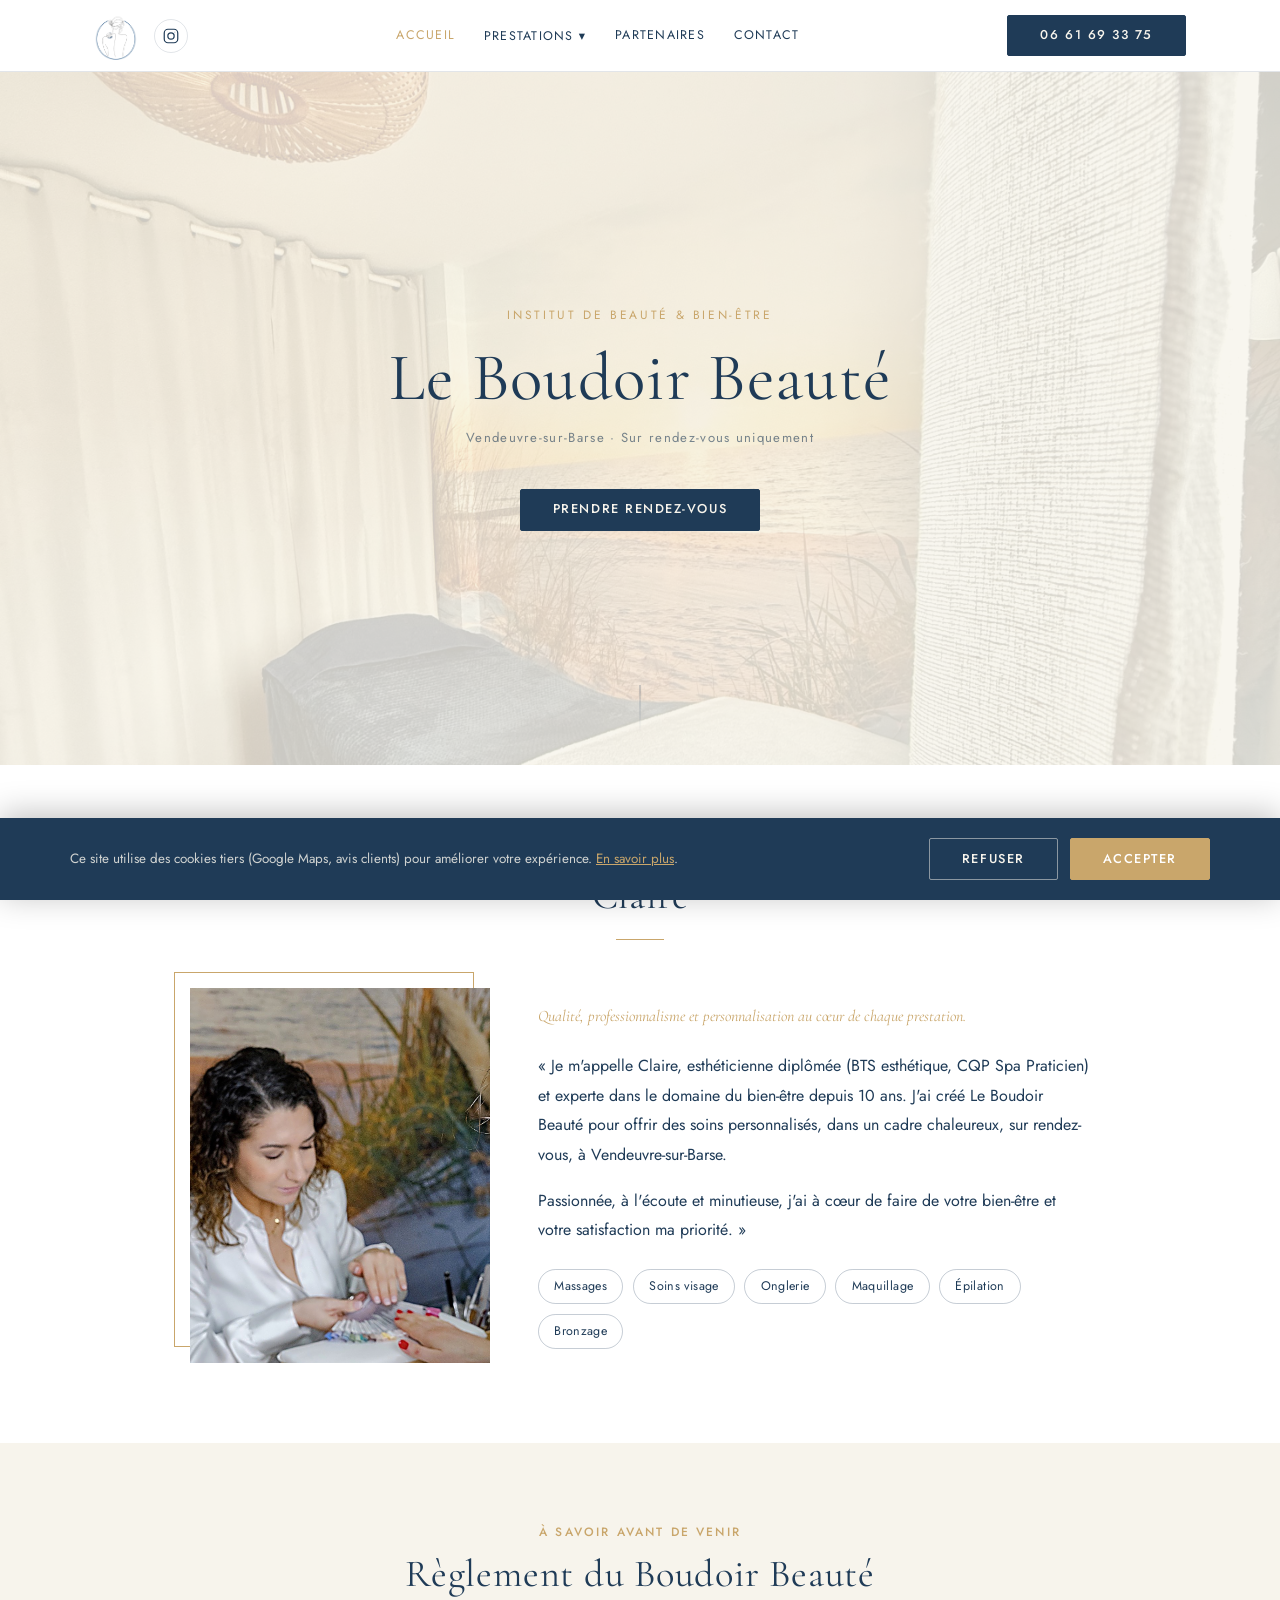
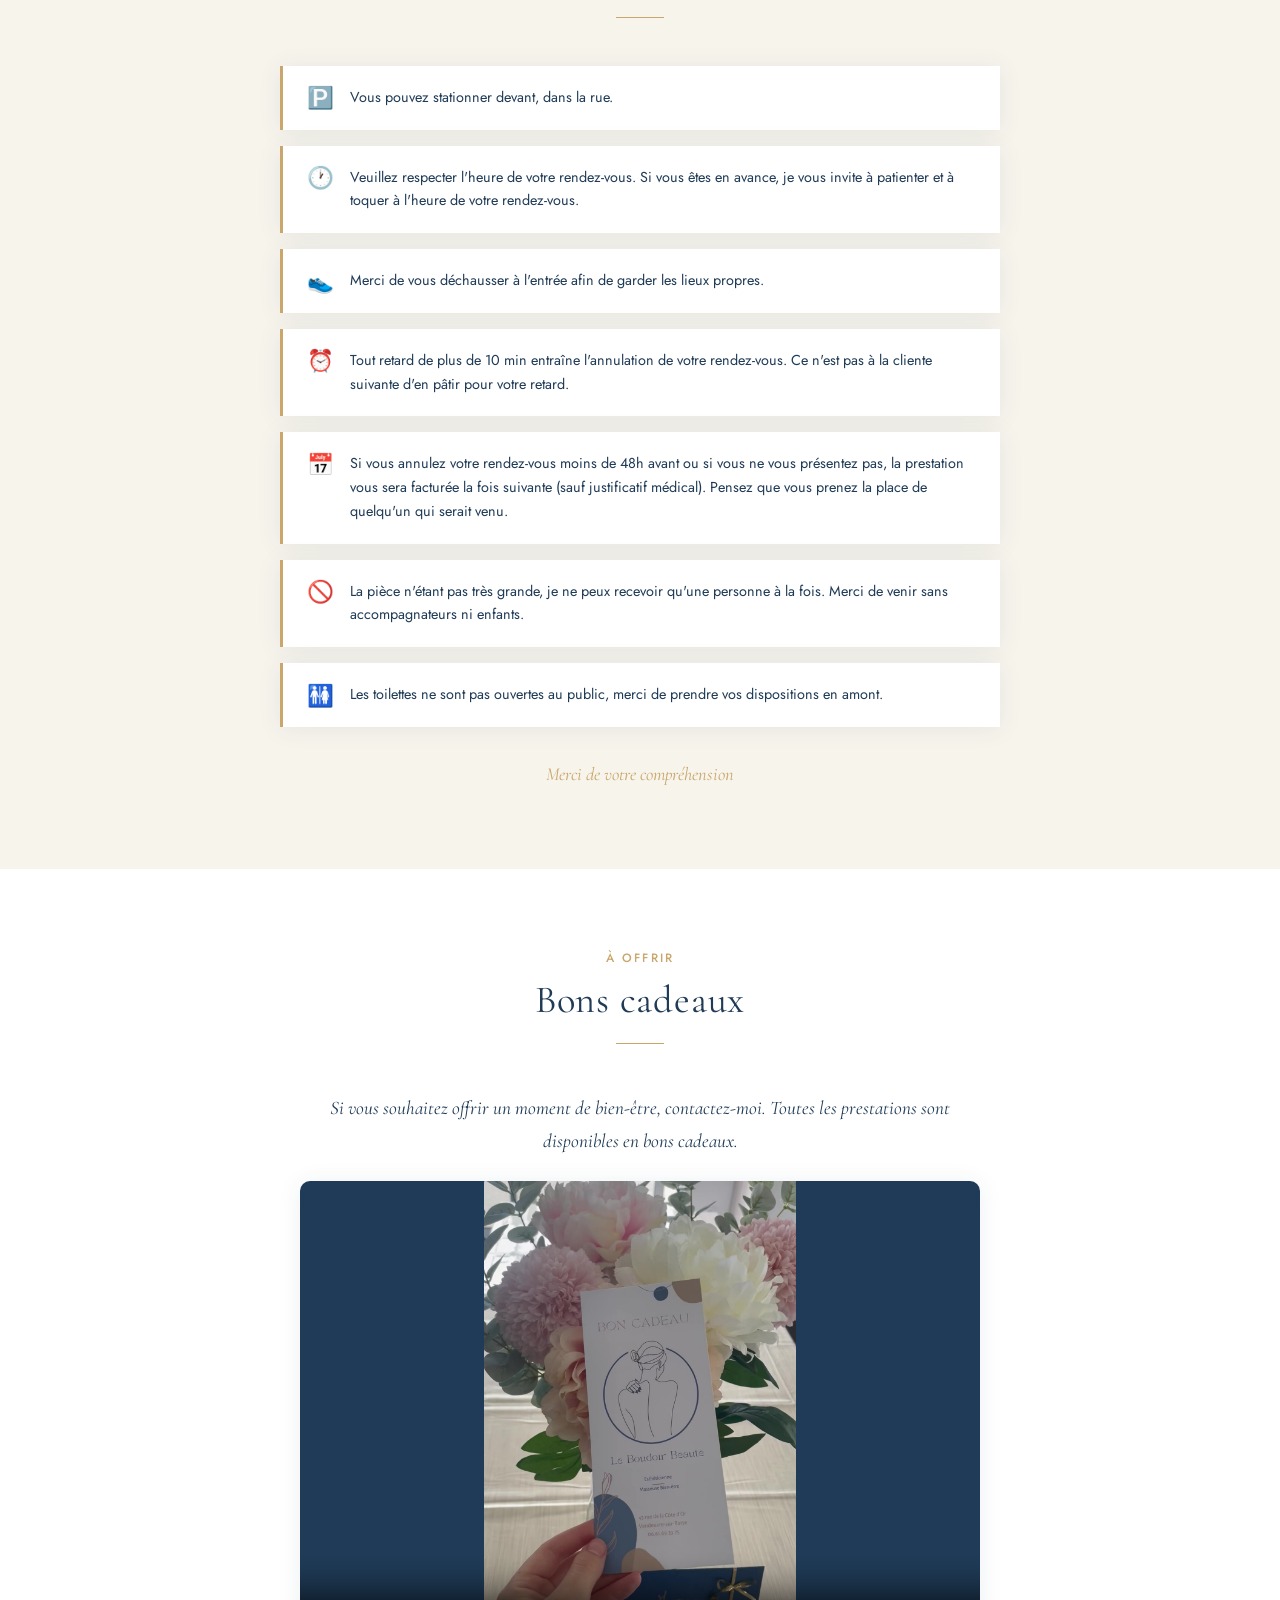
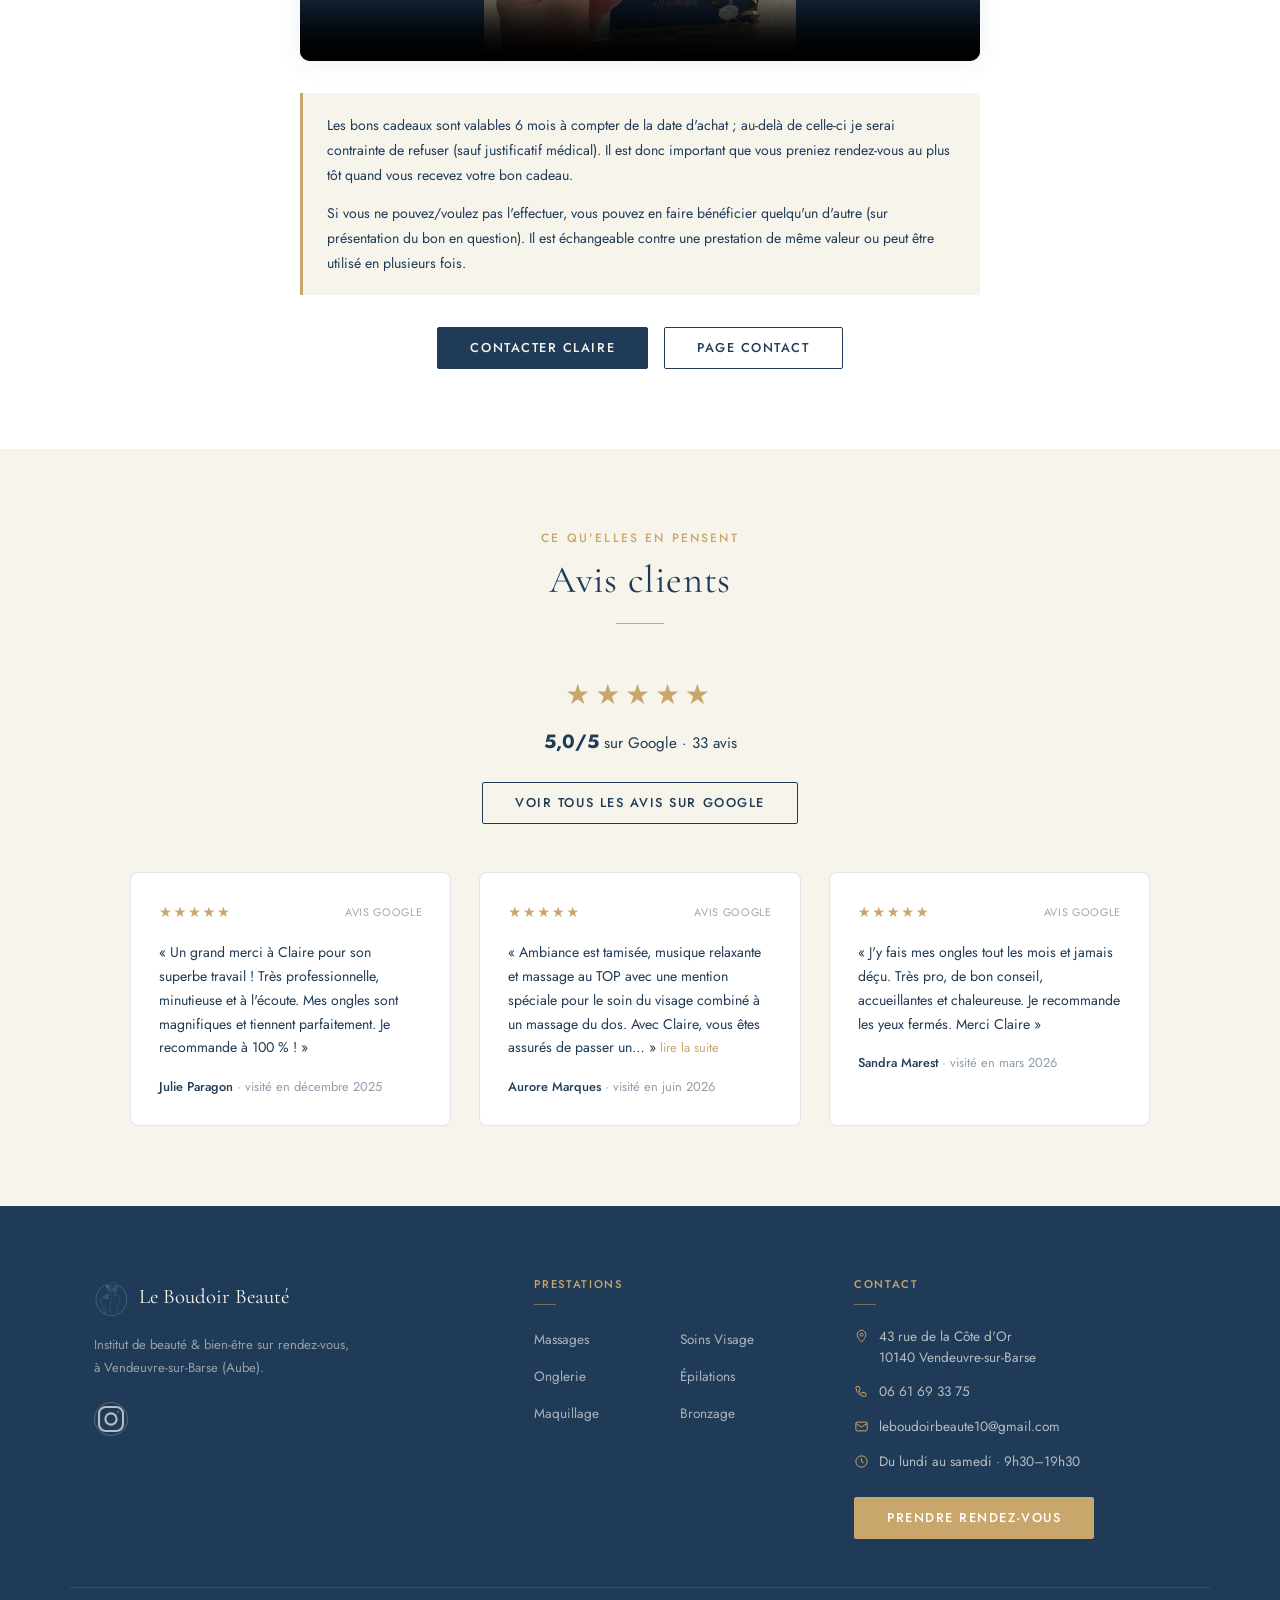
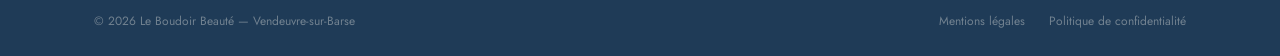
==== accueil.html @ 92ddec75 "Retour Claire (12/08) : hero photo cabine, bio réécrite, page Partenaires dédiée, vidéos bons cadeau" ====
<!DOCTYPE html>
<html lang="fr">
<head>
  <meta charset="UTF-8">
  <meta name="viewport" content="width=device-width, initial-scale=1.0">
  <meta name="description" content="Institut de beauté et bien-être à Vendeuvre-sur-Barse. Massages relaxants, soins visage, onglerie, épilations, maquillage et bronzage. Sur rendez-vous uniquement — Claire, esthéticienne diplômée.">
  <meta name="robots" content="index, follow">
  <title>Le Boudoir Beauté — Institut de beauté à Vendeuvre-sur-Barse</title>

  <link rel="preconnect" href="https://fonts.googleapis.com">
  <link rel="preconnect" href="https://fonts.gstatic.com" crossorigin>
  <link href="https://fonts.googleapis.com/css2?family=Cormorant+Garamond:ital,wght@0,300;0,400;0,600;1,300;1,400&family=Jost:wght@300;400;500&display=swap" rel="stylesheet">
  <link rel="stylesheet" href="css/styles.css">
  <link rel="icon" type="image/png" href="assets/logo-icon.png">

  <script type="application/ld+json">
  {
    "@context": "https://schema.org",
    "@type": "BeautySalon",
    "name": "Le Boudoir Beauté",
    "description": "Institut de beauté et de bien-être sur rendez-vous, à Vendeuvre-sur-Barse (Aube). Massages, soins visage, onglerie, épilations, maquillage, bronzage.",
    "address": {
      "@type": "PostalAddress",
      "streetAddress": "43 rue de la Côte d'Or",
      "addressLocality": "Vendeuvre-sur-Barse",
      "postalCode": "10140",
      "addressCountry": "FR"
    },
    "telephone": "+33661693375",
    "email": "leboudoirbeaute10@gmail.com",
    "openingHoursSpecification": [{
      "@type": "OpeningHoursSpecification",
      "dayOfWeek": ["Monday","Tuesday","Wednesday","Thursday","Friday","Saturday"],
      "opens": "09:30",
      "closes": "19:30"
    }],
    "priceRange": "€€",
    "image": "assets/logo-icon.png"
  }
  </script>
</head>
<body>

<!-- ========== HEADER ========== -->
<header class="site-header">
  <div class="nav-container">
    <a href="accueil.html" aria-label="Le Boudoir Beauté — Accueil">
      <img src="assets/logo-icon.png"
           alt="Logo Le Boudoir Beauté" class="nav-logo">
    </a>

    <a href="https://www.instagram.com/leboudoirbeaute10/" target="_blank" rel="noopener noreferrer" class="nav-instagram" aria-label="Instagram Le Boudoir Beauté"><svg width="18" height="18" viewBox="0 0 24 24" fill="none" stroke="currentColor" stroke-width="1.6" aria-hidden="true"><rect x="3" y="3" width="18" height="18" rx="5"/><circle cx="12" cy="12" r="4.2"/><circle cx="17.2" cy="6.8" r="0.6" fill="currentColor" stroke="none"/></svg></a>

    <nav aria-label="Navigation principale">
      <ul class="nav-links">
        <li><a href="accueil.html">Accueil</a></li>
        <li class="has-dropdown">
          <button class="dropdown-trigger" aria-expanded="false">Prestations ▾</button>
          <ul class="dropdown-menu">
            <li><a href="prestations/massages.html">Massages</a></li>
            <li><a href="prestations/soins-visage.html">Soins Visage</a></li>
            <li><a href="prestations/onglerie.html">Onglerie</a></li>
            <li><a href="prestations/epilations.html">Épilations</a></li>
            <li><a href="prestations/maquillage.html">Maquillage</a></li>
            <li><a href="prestations/bronzage.html">Bronzage</a></li>
          </ul>
        </li>
        <li><a href="partenaires.html">Partenaires</a></li>
        <li><a href="contact.html">Contact</a></li>
      </ul>
    </nav>

    <a href="tel:0661693375" class="btn btn-primary nav-cta">06 61 69 33 75</a>

    <button class="burger" aria-label="Ouvrir le menu" aria-expanded="false">
      <span></span><span></span><span></span>
    </button>
  </div>
</header>

<!-- ========== MOBILE NAV ========== -->
<nav class="mobile-nav" aria-label="Navigation mobile">
  <a href="accueil.html">Accueil</a>
  <button class="mobile-dropdown-trigger">Prestations</button>
  <ul class="mobile-sub">
    <li><a href="prestations/massages.html">Massages</a></li>
    <li><a href="prestations/soins-visage.html">Soins Visage</a></li>
    <li><a href="prestations/onglerie.html">Onglerie</a></li>
    <li><a href="prestations/epilations.html">Épilations</a></li>
    <li><a href="prestations/maquillage.html">Maquillage</a></li>
    <li><a href="prestations/bronzage.html">Bronzage</a></li>
  </ul>
  <a href="partenaires.html">Partenaires</a>
  <a href="contact.html">Contact</a>
  <a href="tel:0661693375" class="btn btn-primary">06 61 69 33 75</a>
</nav>

<!-- ========== HERO ========== -->
<section class="hero" aria-label="En-tête">
  <div class="hero-photo-bg" aria-hidden="true"></div>
  <div class="hero-content">
    <p class="hero-tagline">Institut de beauté &amp; bien-être</p>
    <h1 class="hero-title">Le Boudoir Beauté</h1>
    <p class="hero-location">Vendeuvre-sur-Barse · Sur rendez-vous uniquement</p>
    <a href="tel:0661693375" class="btn btn-primary">Prendre rendez-vous</a>
  </div>
  <div class="scroll-line" aria-hidden="true"></div>
</section>

<!-- ========== BIO CLAIRE ========== -->
<section class="section section--white">
  <div class="container">
    <p class="section-subtitle">Votre masseuse et esthéticienne</p>
    <h2 class="section-title">Claire</h2>
    <div class="divider"></div>
    <div class="bio-grid fade-in">
      <div class="bio-photo">
        <!-- Photo à remplacer par la photo "je rigole avec Louise" dès réception -->
        <img src="assets/claire-bio.jpg" alt="Claire, esthéticienne du Boudoir Beauté, concentrée pendant une prestation d'onglerie">
      </div>
      <div class="bio-text">
        <p class="bio-lead">Qualité, professionnalisme et personnalisation au cœur de chaque prestation.</p>
        <p>« Je m'appelle Claire, esthéticienne diplômée (BTS esthétique, CQP Spa Praticien) et experte dans le domaine du bien-être depuis 10&nbsp;ans. J'ai créé Le Boudoir Beauté pour offrir des soins personnalisés, dans un cadre chaleureux, sur rendez-vous, à Vendeuvre-sur-Barse.</p>
        <p>Passionnée, à l'écoute et minutieuse, j'ai à cœur de faire de votre bien-être et votre satisfaction ma priorité. »</p>
        <ul class="bio-tags">
          <li>Massages</li>
          <li>Soins visage</li>
          <li>Onglerie</li>
          <li>Maquillage</li>
          <li>Épilation</li>
          <li>Bronzage</li>
        </ul>
      </div>
    </div>
  </div>
</section>

<!-- ========== RÈGLEMENT ========== -->
<section class="section section--cream">
  <div class="container">
    <p class="section-subtitle">À savoir avant de venir</p>
    <h2 class="section-title">Règlement du Boudoir Beauté</h2>
    <div class="divider"></div>

    <ul class="reglement-list">
      <li class="reglement-item fade-in">
        <span class="reglement-icon" aria-hidden="true">🅿️</span>
        <p class="reglement-text">Vous pouvez stationner devant, dans la rue.</p>
      </li>
      <li class="reglement-item fade-in">
        <span class="reglement-icon" aria-hidden="true">🕐</span>
        <p class="reglement-text">Veuillez respecter l'heure de votre rendez-vous. Si vous êtes en avance, je vous invite à patienter et à toquer à l'heure de votre rendez-vous.</p>
      </li>
      <li class="reglement-item fade-in">
        <span class="reglement-icon" aria-hidden="true">👟</span>
        <p class="reglement-text">Merci de vous déchausser à l'entrée afin de garder les lieux propres.</p>
      </li>
      <li class="reglement-item fade-in">
        <span class="reglement-icon" aria-hidden="true">⏰</span>
        <p class="reglement-text">Tout retard de plus de 10 min entraîne l'annulation de votre rendez-vous. Ce n'est pas à la cliente suivante d'en pâtir pour votre retard.</p>
      </li>
      <li class="reglement-item fade-in">
        <span class="reglement-icon" aria-hidden="true">📅</span>
        <p class="reglement-text">Si vous annulez votre rendez-vous moins de 48h avant ou si vous ne vous présentez pas, la prestation vous sera facturée la fois suivante (sauf justificatif médical). Pensez que vous prenez la place de quelqu'un qui serait venu.</p>
      </li>
      <li class="reglement-item fade-in">
        <span class="reglement-icon" aria-hidden="true">🚫</span>
        <p class="reglement-text">La pièce n'étant pas très grande, je ne peux recevoir qu'une personne à la fois. Merci de venir sans accompagnateurs ni enfants.</p>
      </li>
      <li class="reglement-item fade-in">
        <span class="reglement-icon" aria-hidden="true">🚻</span>
        <p class="reglement-text">Les toilettes ne sont pas ouvertes au public, merci de prendre vos dispositions en amont.</p>
      </li>
    </ul>
    <p class="reglement-merci">Merci de votre compréhension</p>
  </div>
</section>

<!-- ========== BONS CADEAUX ========== -->
<section class="section section--white">
  <div class="container">
    <p class="section-subtitle">À offrir</p>
    <h2 class="section-title">Bons cadeaux</h2>
    <div class="divider"></div>

    <div class="bons-inner fade-in">
      <p class="bons-main">Si vous souhaitez offrir un moment de bien-être, contactez-moi. Toutes les prestations sont disponibles en bons cadeaux.</p>
      <div class="bons-video">
        <video controls preload="metadata" poster="assets/video/bons-cadeaux-poster.jpg" playsinline>
          <source src="assets/video/bons-cadeaux.mp4" type="video/mp4">
        </video>
      </div>
      <div class="bons-conditions">
        <p>Les bons cadeaux sont valables 6 mois à compter de la date d'achat ; au-delà de celle-ci je serai contrainte de refuser (sauf justificatif médical). Il est donc important que vous preniez rendez-vous au plus tôt quand vous recevez votre bon cadeau.</p>
        <p>Si vous ne pouvez/voulez pas l'effectuer, vous pouvez en faire bénéficier quelqu'un d'autre (sur présentation du bon en question). Il est échangeable contre une prestation de même valeur ou peut être utilisé en plusieurs fois.</p>
      </div>
      <div class="bons-actions">
        <a href="tel:0661693375" class="btn btn-primary">Contacter Claire</a>
        <a href="contact.html"   class="btn btn-outline">Page contact</a>
      </div>
    </div>
  </div>
</section>

<!-- ========== AVIS GOOGLE ========== -->
<section class="section section--cream">
  <div class="container">
    <p class="section-subtitle">Ce qu'elles en pensent</p>
    <h2 class="section-title">Avis clients</h2>
    <div class="divider"></div>
    <div class="avis-summary fade-in">
      <div class="avis-stars" aria-hidden="true">★★★★★</div>
      <!-- Note moyenne à confirmer précisément (affichée sur la fiche Google) — 5,0/5 basé sur les 3 avis fournis, tous notés 5/5 -->
      <p class="avis-score"><strong>5,0/5</strong> sur Google &middot; <span id="avis-count">33 avis</span></p>
      <a href="https://www.google.com/maps/search/?api=1&query=Le+Boudoir+Beaut%C3%A9+43+Rue+de+la+C%C3%B4te+d%27Or+Vendeuvre-sur-Barse" target="_blank" rel="noopener noreferrer" class="btn btn-outline">Voir tous les avis sur Google</a>
    </div>

    <div class="avis-grid">
      <div class="avis-card fade-in">
        <div class="avis-card-head">
          <span class="avis-stars-sm" aria-hidden="true">★★★★★</span>
          <span class="avis-source">Avis Google</span>
        </div>
        <p class="avis-text">« Un grand merci à Claire pour son superbe travail ! Très professionnelle, minutieuse et à l'écoute. Mes ongles sont magnifiques et tiennent parfaitement. Je recommande à 100&nbsp;%&nbsp;! »</p>
        <p class="avis-author">Julie Paragon <span>· visité en décembre 2025</span></p>
      </div>
      <div class="avis-card fade-in">
        <div class="avis-card-head">
          <span class="avis-stars-sm" aria-hidden="true">★★★★★</span>
          <span class="avis-source">Avis Google</span>
        </div>
        <p class="avis-text">« Ambiance est tamisée, musique relaxante et massage au TOP avec une mention spéciale pour le soin du visage combiné à un massage du dos. Avec Claire, vous êtes assurés de passer un&hellip; » <a href="https://www.google.com/maps/search/?api=1&query=Le+Boudoir+Beaut%C3%A9+43+Rue+de+la+C%C3%B4te+d%27Or+Vendeuvre-sur-Barse" target="_blank" rel="noopener noreferrer" class="avis-more">lire la suite</a></p>
        <p class="avis-author">Aurore Marques <span>· visité en juin 2026</span></p>
      </div>
      <div class="avis-card fade-in">
        <div class="avis-card-head">
          <span class="avis-stars-sm" aria-hidden="true">★★★★★</span>
          <span class="avis-source">Avis Google</span>
        </div>
        <p class="avis-text">« J'y fais mes ongles tout les mois et jamais déçu. Très pro, de bon conseil, accueillantes et chaleureuse. Je recommande les yeux fermés. Merci Claire »</p>
        <p class="avis-author">Sandra Marest <span>· visité en mars 2026</span></p>
      </div>
    </div>

    <!--
      Avis saisis manuellement à partir de la fiche Google Business le 11/08/2026 (fournis par Léopold).
      Pour automatiser cette section à l'avenir :
      1. Créer un compte sur trustindex.io
      2. Connecter la fiche Google Business "Le Boudoir Beauté" (43 Rue de la Côte d'Or, 10140 Vendeuvre-sur-Barse)
      3. Remplacer ce bloc par le widget fourni par Trustindex (chargé après consentement cookies)
    -->
  </div>
</section>

<!-- ========== FOOTER ========== -->
<footer class="site-footer">
  <div class="footer-top">
    <div class="footer-brand">
      <div class="footer-brand-mark">
        <img src="assets/logo-icon.png" alt="" aria-hidden="true">
        <span class="footer-brand-name">Le Boudoir Beauté</span>
      </div>
      <p>Institut de beauté &amp; bien-être sur rendez-vous,<br>à Vendeuvre-sur-Barse (Aube).</p>
      <a href="https://www.instagram.com/leboudoirbeaute10/" target="_blank" rel="noopener noreferrer" class="footer-social" aria-label="Instagram Le Boudoir Beauté"><svg viewBox="0 0 24 24" fill="none" stroke="currentColor" stroke-width="1.6" aria-hidden="true"><rect x="3" y="3" width="18" height="18" rx="5"/><circle cx="12" cy="12" r="4.2"/><circle cx="17.2" cy="6.8" r="0.6" fill="currentColor" stroke="none"/></svg></a>
    </div>
    <div class="footer-col">
      <h4>Prestations</h4>
      <ul class="footer-links-grid">
        <li><a href="prestations/massages.html">Massages</a></li>
        <li><a href="prestations/soins-visage.html">Soins Visage</a></li>
        <li><a href="prestations/onglerie.html">Onglerie</a></li>
        <li><a href="prestations/epilations.html">Épilations</a></li>
        <li><a href="prestations/maquillage.html">Maquillage</a></li>
        <li><a href="prestations/bronzage.html">Bronzage</a></li>
      </ul>
    </div>
    <div class="footer-col footer-contact">
      <h4>Contact</h4>
      <ul class="footer-contact-list">
        <li><svg viewBox="0 0 24 24" fill="none" stroke="currentColor" stroke-width="1.6" aria-hidden="true"><path d="M12 21s7-7.2 7-12a7 7 0 1 0-14 0c0 4.8 7 12 7 12z"/><circle cx="12" cy="9" r="2.4"/></svg><span>43 rue de la Côte d'Or<br>10140 Vendeuvre-sur-Barse</span></li>
        <li><svg viewBox="0 0 24 24" fill="none" stroke="currentColor" stroke-width="1.6" aria-hidden="true"><path d="M5 4h3l2 5-2.5 1.5a11 11 0 0 0 5 5L14 13l5 2v3a2 2 0 0 1-2 2A16 16 0 0 1 3 6a2 2 0 0 1 2-2z"/></svg><a href="tel:0661693375">06 61 69 33 75</a></li>
        <li><svg viewBox="0 0 24 24" fill="none" stroke="currentColor" stroke-width="1.6" aria-hidden="true"><rect x="3" y="5" width="18" height="14" rx="2"/><path d="M3 7l9 6 9-6"/></svg><a href="mailto:leboudoirbeaute10@gmail.com">leboudoirbeaute10@gmail.com</a></li>
        <li><svg viewBox="0 0 24 24" fill="none" stroke="currentColor" stroke-width="1.6" aria-hidden="true"><circle cx="12" cy="12" r="9"/><path d="M12 7v5l3.5 2"/></svg><span>Du lundi au samedi &middot; 9h30–19h30</span></li>
      </ul>
      <a href="tel:0661693375" class="btn btn-gold footer-cta">Prendre rendez-vous</a>
    </div>
  </div>
  <div class="footer-bottom">
    <p>&copy; 2026 Le Boudoir Beauté — Vendeuvre-sur-Barse</p>
    <nav class="footer-legal" aria-label="Liens légaux">
      <a href="mentions-legales.html">Mentions légales</a>
      <a href="confidentialite.html">Politique de confidentialité</a>
    </nav>
  </div>
</footer>

<!-- ========== COOKIE BANNER ========== -->
<div id="cookie-banner" role="dialog" aria-label="Consentement aux cookies" aria-live="polite">
  <div class="cookie-inner">
    <p class="cookie-text">
      Ce site utilise des cookies tiers (Google Maps, avis clients) pour améliorer votre expérience.
      <a href="confidentialite.html">En savoir plus</a>.
    </p>
    <div class="cookie-actions">
      <button id="cookie-refuse" class="btn btn-outline-cream">Refuser</button>
      <button id="cookie-accept" class="btn btn-gold">Accepter</button>
    </div>
  </div>
</div>

<script src="js/main.js"></script>
</body>
</html>
---- css/styles.css ----
/* =============================================
   LE BOUDOIR BEAUTÉ — styles.css
   ============================================= */

/* ---- Variables & Reset ---- */
:root {
  --navy:       #1F3B57;
  --gold:       #C9A66B;
  --cream:      #F7F4EC;
  --white:      #FFFFFF;
  --border:     rgba(31, 59, 87, 0.13);
  --shadow:     0 2px 24px rgba(31, 59, 87, 0.08);
  --font-serif: 'Cormorant Garamond', Georgia, serif;
  --font-sans:  'Jost', system-ui, sans-serif;
  --ease:       0.3s ease;
  --max-w:      1140px;
  --header-h:   72px;
}

*, *::before, *::after { box-sizing: border-box; margin: 0; padding: 0; }
html { scroll-behavior: smooth; font-size: 16px; }
body {
  font-family: var(--font-sans);
  color: var(--navy);
  background: var(--cream);
  line-height: 1.65;
  -webkit-font-smoothing: antialiased;
}
img { max-width: 100%; height: auto; display: block; }
a   { color: inherit; text-decoration: none; }
ul, ol { list-style: none; }
p  { margin-bottom: 1em; }
p:last-child { margin-bottom: 0; }

/* ---- Typography ---- */
h1, h2, h3, h4 {
  font-family: var(--font-serif);
  font-weight: 400;
  line-height: 1.2;
  letter-spacing: 0.02em;
}
h1 { font-size: clamp(2rem,   5vw, 3.5rem); }
h2 { font-size: clamp(1.6rem, 3.5vw, 2.4rem); }
h3 { font-size: clamp(1.2rem, 2.5vw, 1.7rem); }

/* ---- Utilities ---- */
.container {
  max-width: var(--max-w);
  margin: 0 auto;
  padding: 0 1.5rem;
}
.section         { padding: 5rem 0; }
.section--white  { background: var(--white); }
.section--navy   { background: var(--navy); color: var(--cream); }
.section--cream  { background: var(--cream); }

.section-subtitle {
  text-align: center;
  font-size: 0.75rem;
  font-weight: 500;
  letter-spacing: 0.18em;
  text-transform: uppercase;
  color: var(--gold);
  margin-bottom: 0.5rem;
}
.section-title {
  text-align: center;
  color: var(--navy);
  margin-bottom: 0;
}
.section--navy .section-title { color: var(--cream); }

.divider {
  width: 3rem;
  height: 1px;
  background: var(--gold);
  margin: 1.25rem auto 3rem;
}

/* ---- Buttons ---- */
.btn {
  display: inline-block;
  padding: .85rem 2rem;
  font-family: var(--font-sans);
  font-size: .8rem;
  font-weight: 500;
  letter-spacing: .12em;
  text-transform: uppercase;
  cursor: pointer;
  transition: var(--ease);
  border: 1.5px solid transparent;
  border-radius: 2px;
  line-height: 1;
  text-align: center;
  white-space: nowrap;
}
.btn-primary         { background: var(--navy);  color: var(--cream); border-color: var(--navy);  }
.btn-primary:hover   { background: #2a4f75;      border-color: #2a4f75;                           }
.btn-outline         { background: transparent;   color: var(--navy);  border-color: var(--navy);  }
.btn-outline:hover   { background: var(--navy);   color: var(--cream);                             }
.btn-outline-cream   { background: transparent;   color: var(--cream); border-color: rgba(247,244,236,.5); }
.btn-outline-cream:hover { background: var(--cream); color: var(--navy); border-color: var(--cream); }
.btn-gold            { background: var(--gold);   color: var(--white); border-color: var(--gold);  }
.btn-gold:hover      { background: #b8924f;       border-color: #b8924f;                           }

/* ---- Header / Nav ---- */
.site-header {
  position: sticky;
  top: 0;
  z-index: 1000;
  background: var(--white);
  border-bottom: 1px solid var(--border);
  height: var(--header-h);
}
.nav-container {
  display: flex;
  align-items: center;
  justify-content: space-between;
  height: 100%;
  max-width: var(--max-w);
  margin: 0 auto;
  padding: 0 1.5rem;
  gap: 1rem;
}
.nav-logo { height: 48px; width: auto; }

.nav-instagram {
  display: flex;
  align-items: center;
  justify-content: center;
  width: 34px;
  height: 34px;
  color: var(--navy);
  border: 1px solid var(--border);
  border-radius: 50%;
  flex-shrink: 0;
  transition: var(--ease);
}
.nav-instagram:hover { background: var(--navy); color: var(--cream); border-color: var(--navy); }

.nav-container nav[aria-label="Navigation principale"] {
  flex: 1;
  display: flex;
  justify-content: center;
}

.nav-links {
  display: flex;
  align-items: center;
  gap: 0;
  flex: 1;
  justify-content: center;
}
.nav-links > li > a,
.nav-links > li > .dropdown-trigger {
  display: block;
  padding: .5rem .9rem;
  font-size: .78rem;
  font-weight: 400;
  letter-spacing: .1em;
  text-transform: uppercase;
  color: var(--navy);
  background: none;
  border: none;
  cursor: pointer;
  font-family: var(--font-sans);
  transition: color var(--ease);
}
.nav-links > li > a:hover,
.nav-links > li > .dropdown-trigger:hover,
.nav-links > li > a.active { color: var(--gold); }

/* Dropdown */
.has-dropdown {
  position: relative;
  /* padding+negative margin extends the hoverable area down to the menu,
     so the mouse never leaves ".has-dropdown" while sliding from the
     trigger into the menu — no gap where :hover would drop */
  padding-bottom: 8px;
  margin-bottom: -8px;
}
.dropdown-menu {
  display: none;
  position: absolute;
  top: 100%;
  left: 50%;
  transform: translateX(-50%);
  background: var(--white);
  border: 1px solid var(--border);
  min-width: 200px;
  box-shadow: var(--shadow);
  z-index: 200;
  padding: .4rem 0;
}
.has-dropdown:hover .dropdown-menu,
.has-dropdown.open  .dropdown-menu { display: block; }
.dropdown-menu li a {
  display: block;
  padding: .6rem 1.25rem;
  font-size: .78rem;
  letter-spacing: .06em;
  transition: background var(--ease), color var(--ease);
}
.dropdown-menu li a:hover { background: var(--cream); color: var(--gold); }

/* Burger */
.burger {
  display: none;
  flex-direction: column;
  gap: 5px;
  background: none;
  border: none;
  cursor: pointer;
  padding: .5rem;
  z-index: 1100;
}
.burger span {
  display: block;
  width: 24px;
  height: 1.5px;
  background: var(--navy);
  transition: var(--ease);
  transform-origin: center;
}
.burger.open span:nth-child(1) { transform: translateY(6.5px) rotate(45deg);  }
.burger.open span:nth-child(2) { opacity: 0;                                    }
.burger.open span:nth-child(3) { transform: translateY(-6.5px) rotate(-45deg); }

/* Mobile nav */
.mobile-nav {
  display: none;
  position: fixed;
  top: var(--header-h);
  left: 0; right: 0; bottom: 0;
  background: var(--white);
  z-index: 999;
  overflow-y: auto;
  padding: 1.5rem;
  flex-direction: column;
}
.mobile-nav.open { display: flex; }
.mobile-nav > a,
.mobile-nav > .mobile-dropdown-trigger {
  display: block;
  padding: 1rem 0;
  font-size: 1.2rem;
  font-family: var(--font-serif);
  color: var(--navy);
  border-bottom: 1px solid var(--border);
  background: none;
  border-left: none; border-right: none; border-top: none;
  width: 100%;
  text-align: left;
  cursor: pointer;
  letter-spacing: .04em;
}
.mobile-sub { display: none; padding-left: 1rem; }
.mobile-sub.open { display: block; }
.mobile-sub li a {
  display: block;
  padding: .6rem 0;
  font-size: .9rem;
  font-family: var(--font-sans);
  color: var(--navy);
  border-bottom: 1px solid rgba(31,59,87,.06);
  letter-spacing: .04em;
}
.mobile-nav .btn { margin-top: 2rem; width: 100%; }

/* ---- Hero Accueil ---- */
.hero {
  position: relative;
  height: calc(85vh - var(--header-h));
  min-height: 480px;
  overflow: hidden;
  display: flex;
  align-items: center;
  justify-content: center;
  text-align: center;
  background: var(--cream);
}
.hero-photo-bg {
  position: absolute;
  inset: 0;
  background-image: url('../Image-basse/Charte/IMG_1755.jpg');
  background-size: cover;
  background-position: center 25%;
  opacity: 0.2;
  pointer-events: none;
}
.hero-content {
  position: relative;
  z-index: 1;
  padding: 2rem 1.5rem;
  max-width: 680px;
}
.hero-tagline {
  font-size: .75rem;
  letter-spacing: .22em;
  text-transform: uppercase;
  color: var(--gold);
  margin-bottom: .75rem;
}
.hero-title {
  font-size: clamp(2.2rem, 6vw, 4.2rem);
  color: var(--navy);
  margin-bottom: .5rem;
}
.hero-location {
  font-size: .82rem;
  letter-spacing: .1em;
  color: rgba(31,59,87,.6);
  margin-bottom: 2.5rem;
}
.scroll-line {
  position: absolute;
  bottom: 2rem;
  left: 50%;
  transform: translateX(-50%);
  width: 1px;
  height: 3rem;
  background: linear-gradient(to bottom, rgba(31,59,87,.4), transparent);
  animation: scrollDrop 2s ease-in-out infinite;
}
@keyframes scrollDrop {
  0%   { opacity: 0; transform: translateX(-50%) scaleY(0); transform-origin: top; }
  50%  { opacity: 1; transform: translateX(-50%) scaleY(1); transform-origin: top; }
  100% { opacity: 0; transform: translateX(-50%) scaleY(1); transform-origin: bottom; }
}

/* ---- Hero Prestation (avec scroll-fade) ---- */
.hero-prestation {
  position: relative;
  height: 58vh;
  min-height: 320px;
  overflow: hidden;
  background: var(--navy);
}
.hero-prestation-bg {
  position: absolute;
  inset: 0;
  background-size: cover;
  background-position: center;
  will-change: opacity;
}
.hero-prestation-bg::after {
  content: '';
  position: absolute;
  inset: 0;
  background: rgba(20,38,57,.3);
}
.hero-prestation-title {
  position: absolute;
  inset: 0;
  display: flex;
  flex-direction: column;
  align-items: center;
  justify-content: center;
  z-index: 1;
  text-align: center;
  padding: 1.5rem;
  color: var(--white);
}
.hero-prestation-title h1  { color: var(--white); text-shadow: 0 1px 12px rgba(0,0,0,.35); }
.hero-prestation-title p   {
  color: rgba(255,255,255,.8);
  font-size: .75rem;
  letter-spacing: .16em;
  text-transform: uppercase;
  margin-top: .75rem;
  margin-bottom: 0;
}

/* Page header sans photo */
.page-header {
  background: var(--navy);
  padding: 4.5rem 1.5rem;
  text-align: center;
  color: var(--cream);
}
.page-header h1 { color: var(--cream); }
.page-header p  {
  color: rgba(247,244,236,.7);
  font-size: .75rem;
  letter-spacing: .16em;
  text-transform: uppercase;
  margin-top: .75rem;
  margin-bottom: 0;
}

/* ---- Bio ---- */
.bio-grid {
  display: grid;
  grid-template-columns: 300px 1fr;
  gap: 3rem;
  align-items: center;
  max-width: 900px;
  margin: 0 auto;
}
.bio-photo { position: relative; }
.bio-photo::before {
  content: '';
  position: absolute;
  top: -1rem; left: -1rem;
  width: 100%;
  height: 100%;
  border: 1px solid var(--gold);
  z-index: 0;
}
.bio-photo-placeholder,
.bio-photo img {
  position: relative;
  z-index: 1;
  width: 100%;
  aspect-ratio: 4/5;
  object-fit: cover;
}
.bio-photo-placeholder {
  display: flex;
  align-items: center;
  justify-content: center;
  background: var(--navy);
  color: var(--gold);
  font-family: var(--font-serif);
  font-size: 4.5rem;
}
.bio-text { text-align: left; }
.bio-lead {
  font-family: var(--font-serif);
  font-style: italic;
  font-size: 1.35rem;
  line-height: 1.5;
  color: var(--gold);
  margin-bottom: 1.25rem;
}
.bio-text p { font-size: 1rem; line-height: 1.85; }
.bio-tags {
  display: flex;
  flex-wrap: wrap;
  gap: .6rem;
  list-style: none;
  padding: 0;
  margin: 1.5rem 0 0;
}
.bio-tags li {
  font-size: .78rem;
  letter-spacing: .03em;
  color: var(--navy);
  border: 1px solid rgba(31,59,87,.25);
  padding: .4rem .95rem;
  border-radius: 999px;
}

/* ---- Règlement ---- */
.reglement-list {
  display: flex;
  flex-direction: column;
  gap: 1rem;
  max-width: 720px;
  margin: 0 auto;
}
.reglement-item {
  display: flex;
  gap: 1rem;
  align-items: flex-start;
  padding: 1.25rem 1.5rem;
  background: var(--white);
  border-left: 3px solid var(--gold);
  box-shadow: var(--shadow);
}
.reglement-icon { font-size: 1.35rem; flex-shrink: 0; margin-top: .1rem; line-height: 1; }
.reglement-text { font-size: .9rem; line-height: 1.65; margin: 0; }
.reglement-merci {
  text-align: center;
  margin-top: 2rem;
  font-style: italic;
  color: var(--gold);
  font-family: var(--font-serif);
  font-size: 1.15rem;
}

/* ---- Marques partenaires ---- */
.marques-grid {
  display: grid;
  grid-template-columns: 1fr 1fr;
  gap: 3rem;
  max-width: 700px;
  margin: 0 auto;
}
.marque-card {
  display: flex;
  flex-direction: column;
  align-items: center;
  text-align: center;
  background: rgba(255,255,255,.045);
  border: 1px solid rgba(201,166,107,.3);
  border-radius: 14px;
  padding: 2.5rem 2rem;
}
.marque-photo {
  width: 100%;
  max-width: 260px;
  aspect-ratio: 2 / 1;
  object-fit: cover;
  background: rgba(255,255,255,.06);
  border: 1px solid rgba(201,166,107,.35);
  border-radius: 6px;
  margin-bottom: 1.5rem;
}
.marque-name {
  font-family: var(--font-serif);
  font-size: 1.5rem;
  color: var(--gold);
  margin-bottom: 0;
  text-align: center;
}
.marque-divider {
  width: 2rem;
  height: 1px;
  background: var(--gold);
  margin: 1.1rem 0 1.25rem;
}
.marque-desc {
  font-size: .85rem;
  line-height: 1.75;
  color: rgba(247,244,236,.8);
  margin: 0;
  max-width: 280px;
}

/* ---- Bons cadeaux ---- */
.bons-inner { max-width: 680px; margin: 0 auto; text-align: center; }
.bons-main {
  font-family: var(--font-serif);
  font-style: italic;
  font-size: 1.2rem;
  line-height: 1.7;
  margin-bottom: 1.5rem;
}
.bons-video {
  margin-bottom: 2rem;
  border-radius: 10px;
  overflow: hidden;
  box-shadow: var(--shadow);
}
.bons-video video { width: 100%; display: block; max-height: 480px; background: var(--navy); }

/* ---- Vidéos (pages prestations) ---- */
.video-grid {
  display: grid;
  grid-template-columns: repeat(auto-fit, minmax(280px, 1fr));
  gap: 1.5rem;
  max-width: 900px;
  margin: 0 auto;
}
.video-item {
  border-radius: 10px;
  overflow: hidden;
  box-shadow: var(--shadow);
}
.video-item video { width: 100%; display: block; max-height: 420px; background: var(--navy); }
.bons-conditions {
  background: var(--cream);
  border-left: 3px solid var(--gold);
  padding: 1.25rem 1.5rem;
  text-align: left;
  font-size: .88rem;
  line-height: 1.75;
  margin-bottom: 2rem;
}
.bons-actions { display: flex; gap: 1rem; justify-content: center; flex-wrap: wrap; }

/* ---- Avis clients ---- */
.avis-summary { text-align: center; margin-bottom: 3rem; }
.avis-stars { color: var(--gold); font-size: 1.75rem; letter-spacing: .3rem; margin-bottom: .5rem; }
.avis-score { font-size: .95rem; color: var(--navy); margin-bottom: 1.5rem; }
.avis-score strong { font-size: 1.2rem; }

.avis-grid {
  display: grid;
  grid-template-columns: repeat(3, 1fr);
  gap: 1.75rem;
  max-width: 1020px;
  margin: 0 auto;
}
.avis-card {
  background: var(--white);
  border: 1px solid var(--border);
  border-radius: 8px;
  padding: 1.75rem;
  text-align: left;
}
.avis-card-head {
  display: flex;
  align-items: center;
  justify-content: space-between;
  margin-bottom: 1rem;
}
.avis-stars-sm { color: var(--gold); font-size: .9rem; letter-spacing: .1rem; }
.avis-source { font-size: .68rem; color: rgba(31,59,87,.45); letter-spacing: .06em; text-transform: uppercase; }
.avis-text { font-size: .88rem; line-height: 1.7; color: var(--navy); margin-bottom: 1rem; }
.avis-more { color: var(--gold); font-size: .8rem; white-space: nowrap; }
.avis-author { font-size: .8rem; font-weight: 500; color: var(--navy); margin: 0; }
.avis-author span { font-weight: 400; color: rgba(31,59,87,.5); }

@media (max-width: 760px) {
  .avis-grid { grid-template-columns: 1fr; max-width: 420px; }
}

/* ---- Prestation intro ---- */
.prestation-intro { text-align: center; max-width: 560px; margin: 0 auto; }
.prestation-intro p { font-size: 1rem; line-height: 1.8; }

/* ---- Tarifs ---- */
.tarifs-wrap { max-width: 760px; margin: 0 auto; }
.tarifs-note {
  font-size: .78rem;
  letter-spacing: .1em;
  text-transform: uppercase;
  color: var(--gold);
  font-weight: 500;
  margin-bottom: 1rem;
}
.tarifs-table { width: 100%; border-collapse: collapse; font-size: .91rem; }
.tarifs-table th {
  background: var(--navy);
  color: var(--cream);
  padding: .7rem 1rem;
  text-align: left;
  font-family: var(--font-sans);
  font-size: .72rem;
  font-weight: 500;
  letter-spacing: .1em;
  text-transform: uppercase;
}
.tarifs-table td {
  padding: .85rem 1rem;
  border-bottom: 1px solid var(--border);
  color: var(--navy);
  vertical-align: top;
}
.tarifs-table tr:last-child td { border-bottom: none; }
.tarifs-table tr:nth-child(even) td { background: var(--cream); }
.td-prix  { text-align: right; font-weight: 600; white-space: nowrap; }
.td-duree { color: var(--gold); font-size: .8rem; white-space: nowrap; }
.tarif-sub {
  display: block;
  color: var(--gold);
  font-size: .78rem;
  font-style: italic;
  letter-spacing: .01em;
  margin-top: .15rem;
}
@media (min-width: 561px) {
  .tarif-sub { display: inline; margin-top: 0; margin-left: .5rem; }
  .tarif-sub::before { content: '— '; }
}

.tarifs-group-title {
  font-family: var(--font-serif);
  font-size: 1.3rem;
  color: var(--navy);
  margin: 2.5rem 0 .75rem;
  padding-bottom: .5rem;
  border-bottom: 1px solid var(--gold);
}
.tarifs-group-title:first-child { margin-top: 0; }

/* ---- Galerie ---- */
.galerie-grid {
  display: grid;
  grid-template-columns: repeat(auto-fill, minmax(240px, 1fr));
  grid-auto-rows: 220px;
  grid-auto-flow: dense;
  gap: 1rem;
}
.galerie-item:nth-child(3n+1) { grid-column: span 2; grid-row: span 2; }
.galerie-item {
  position: relative;
  overflow: hidden;
  border-radius: 10px;
  cursor: pointer;
  box-shadow: 0 2px 10px rgba(31,59,87,.08);
  transition: box-shadow .35s ease;
}
.galerie-item:hover { box-shadow: 0 10px 26px rgba(31,59,87,.18); }
.galerie-item::after {
  content: '';
  position: absolute;
  inset: 0;
  background: rgba(31,59,87,0);
  transition: background .35s ease;
  pointer-events: none;
}
.galerie-item:hover::after { background: rgba(31,59,87,.12); }
.galerie-img {
  width: 100%;
  height: 100%;
  object-fit: cover;
  display: block;
  transition: transform .5s ease, filter .4s ease;
  filter: brightness(.97);
}
.galerie-item:hover .galerie-img { transform: scale(1.12); filter: brightness(1); }

@media (max-width: 480px) {
  .galerie-item:nth-child(3n+1) { grid-column: span 1; grid-row: span 1; }
}
.galerie-item:focus-visible { outline: 2px solid var(--gold); outline-offset: 2px; }

/* ---- Lightbox ---- */
.lightbox {
  position: fixed;
  inset: 0;
  background: rgba(15,26,38,.92);
  display: flex;
  align-items: center;
  justify-content: center;
  opacity: 0;
  visibility: hidden;
  transition: opacity .3s ease;
  z-index: 1000;
  padding: 2rem;
}
.lightbox.open { opacity: 1; visibility: visible; }
.lightbox-img {
  max-width: min(90vw, 1100px);
  max-height: 86vh;
  object-fit: contain;
  border-radius: 4px;
  box-shadow: 0 20px 60px rgba(0,0,0,.5);
}
.lightbox-close, .lightbox-prev, .lightbox-next {
  position: absolute;
  background: rgba(255,255,255,.12);
  color: var(--white);
  border: none;
  cursor: pointer;
  display: flex;
  align-items: center;
  justify-content: center;
  transition: background .25s ease;
}
.lightbox-close:hover, .lightbox-prev:hover, .lightbox-next:hover { background: rgba(255,255,255,.24); }
.lightbox-close {
  top: 1.25rem; right: 1.25rem;
  width: 42px; height: 42px;
  border-radius: 50%;
  font-size: 1.6rem;
  line-height: 1;
}
.lightbox-prev, .lightbox-next {
  top: 50%;
  transform: translateY(-50%);
  width: 48px; height: 48px;
  border-radius: 50%;
  font-size: 1.8rem;
}
.lightbox-prev { left: 1.25rem; }
.lightbox-next { right: 1.25rem; }

@media (max-width: 600px) {
  .lightbox { padding: 1rem; }
  .lightbox-prev, .lightbox-next { width: 40px; height: 40px; font-size: 1.5rem; }
  .lightbox-close { width: 38px; height: 38px; top: .75rem; right: .75rem; }
}

/* ---- CTA section ---- */
.cta-section {
  background: var(--navy);
  text-align: center;
  padding: 5rem 1.5rem;
}
.cta-section h2 { color: var(--cream); margin-bottom: .75rem; }
.cta-section p  {
  color: rgba(247,244,236,.7);
  font-size: .88rem;
  letter-spacing: .06em;
  margin-bottom: 2rem;
}
.cta-actions { display: flex; gap: 1rem; justify-content: center; flex-wrap: wrap; }

/* ---- Contact ---- */
.contact-grid {
  display: grid;
  grid-template-columns: 1fr 1fr;
  gap: 3rem;
}
.contact-list { display: flex; flex-direction: column; gap: 1.25rem; margin-bottom: 2rem; }
.contact-item { display: flex; gap: 1rem; align-items: flex-start; }
.contact-icon {
  width: 2.2rem;
  height: 2.2rem;
  background: var(--navy);
  color: var(--cream);
  border-radius: 50%;
  display: flex;
  align-items: center;
  justify-content: center;
  font-size: .8rem;
  flex-shrink: 0;
  margin-top: .1rem;
}
.contact-item-text { font-size: .9rem; line-height: 1.65; }
.contact-item-text strong {
  display: block;
  font-size: .7rem;
  letter-spacing: .12em;
  text-transform: uppercase;
  color: var(--gold);
  font-weight: 500;
  margin-bottom: .2rem;
}
.contact-item-text a:hover { color: var(--gold); }
.social-links { display: flex; gap: .75rem; flex-wrap: wrap; margin-top: 1.5rem; }
.social-link {
  display: inline-flex;
  align-items: center;
  gap: .5rem;
  padding: .5rem 1rem;
  border: 1px solid var(--border);
  font-size: .75rem;
  letter-spacing: .08em;
  text-transform: uppercase;
  transition: var(--ease);
}
.social-link:hover { background: var(--navy); color: var(--cream); border-color: var(--navy); }
.map-wrapper { position: relative; overflow: hidden; border: 1px solid var(--border); height: 100%; min-height: 420px; }
.map-wrapper iframe { width: 100%; height: 100%; min-height: 420px; border: none; }
.map-blocked {
  position: absolute;
  inset: 0;
  display: flex;
  flex-direction: column;
  align-items: center;
  justify-content: center;
  background: var(--cream);
  text-align: center;
  padding: 2rem;
  gap: 1rem;
}
.map-blocked p { font-size: .88rem; color: var(--navy); margin: 0; }

/* ---- Footer ---- */
.site-footer { background: var(--navy); color: var(--cream); padding: 4.5rem 0 1.5rem; }
.footer-top {
  display: grid;
  grid-template-columns: 1.3fr .9fr 1.1fr;
  gap: 3rem;
  max-width: var(--max-w);
  margin: 0 auto 3rem;
  padding: 0 1.5rem;
}
.footer-brand-mark { display: flex; align-items: center; gap: .65rem; margin-bottom: 1.1rem; }
.footer-brand-mark img { height: 38px; width: auto; }
.footer-brand-name { font-family: var(--font-serif); font-size: 1.3rem; color: var(--cream); }
.footer-brand p { font-size: .82rem; color: rgba(247,244,236,.55); line-height: 1.75; margin-bottom: 1.4rem; max-width: 280px; }
.footer-social {
  display: inline-flex;
  align-items: center;
  justify-content: center;
  width: 34px;
  height: 34px;
  border: 1px solid rgba(247,244,236,.25);
  border-radius: 50%;
  color: rgba(247,244,236,.7);
  transition: var(--ease);
}
.footer-social:hover { background: rgba(247,244,236,.1); color: var(--cream); border-color: rgba(247,244,236,.5); }

.footer-col h4 {
  font-family: var(--font-sans);
  font-size: .7rem;
  letter-spacing: .15em;
  text-transform: uppercase;
  color: var(--gold);
  margin-bottom: 1.35rem;
  font-weight: 500;
  position: relative;
  padding-bottom: .8rem;
}
.footer-col h4::after {
  content: '';
  position: absolute;
  left: 0;
  bottom: 0;
  width: 22px;
  height: 1px;
  background: rgba(201,166,107,.5);
}
.footer-links-grid {
  display: grid;
  grid-template-columns: 1fr 1fr;
  gap: .65rem 1.25rem;
  list-style: none;
  padding: 0;
  margin: 0;
}
.footer-links-grid a { font-size: .85rem; color: rgba(247,244,236,.65); transition: color var(--ease); }
.footer-links-grid a:hover { color: var(--cream); }

.footer-contact-list { list-style: none; padding: 0; margin: 0 0 1.6rem; display: flex; flex-direction: column; gap: .9rem; }
.footer-contact-list li { display: flex; align-items: flex-start; gap: .65rem; font-size: .85rem; color: rgba(247,244,236,.7); line-height: 1.5; }
.footer-contact-list svg { width: 15px; height: 15px; flex-shrink: 0; margin-top: .17rem; color: var(--gold); }
.footer-contact-list a { color: rgba(247,244,236,.7); transition: color var(--ease); }
.footer-contact-list a:hover { color: var(--cream); }

.footer-bottom {
  border-top: 1px solid rgba(247,244,236,.1);
  padding: 1.5rem 1.5rem 0;
  max-width: var(--max-w);
  margin: 0 auto;
  display: flex;
  justify-content: space-between;
  align-items: center;
  flex-wrap: wrap;
  gap: .75rem;
}
.footer-bottom p { font-size: .75rem; color: rgba(247,244,236,.38); margin: 0; }
.footer-legal { display: flex; gap: 1.5rem; }
.footer-legal a { font-size: .75rem; color: rgba(247,244,236,.38); transition: color var(--ease); }
.footer-legal a:hover { color: rgba(201,166,107,.85); }

/* ---- Cookie banner ---- */
#cookie-banner {
  position: fixed;
  bottom: 0; left: 0; right: 0;
  background: var(--navy);
  color: var(--cream);
  padding: 1.25rem 1.5rem;
  z-index: 9999;
  box-shadow: 0 -4px 32px rgba(0,0,0,.25);
  transform: translateY(100%);
  transition: transform .4s ease;
}
#cookie-banner.visible { transform: translateY(0); }
.cookie-inner {
  max-width: var(--max-w);
  margin: 0 auto;
  display: flex;
  align-items: center;
  justify-content: space-between;
  gap: 1.5rem;
  flex-wrap: wrap;
}
.cookie-text { font-size: .84rem; color: rgba(247,244,236,.82); flex: 1; min-width: 200px; margin: 0; }
.cookie-text a { color: var(--gold); text-decoration: underline; }
.cookie-actions { display: flex; gap: .75rem; flex-shrink: 0; }

/* ---- Mentions légales ---- */
.legal-content { max-width: 760px; margin: 0 auto; }
.legal-content h2 {
  font-size: 1.3rem;
  margin: 2.5rem 0 .75rem;
  padding-bottom: .5rem;
  border-bottom: 1px solid var(--border);
}
.legal-content p, .legal-content li { font-size: .9rem; line-height: 1.75; }
.legal-content ul { list-style: disc; padding-left: 1.5rem; margin-bottom: 1em; }
.legal-content a { color: var(--gold); text-decoration: underline; }

/* ---- Scroll fade-in ---- */
.fade-in { opacity: 0; transform: translateY(18px); transition: opacity .6s ease, transform .6s ease; }
.fade-in.visible { opacity: 1; transform: none; }

/* ---- Responsive ---- */
@media (max-width: 960px) {
  .contact-grid  { grid-template-columns: 1fr; }
  .marques-grid  { grid-template-columns: 1fr; max-width: 320px; }
  .bio-grid      { grid-template-columns: 1fr; max-width: 380px; text-align: center; }
  .bio-text      { text-align: center; }
  .footer-top    { grid-template-columns: 1fr 1fr; }
  .footer-brand  { grid-column: 1 / -1; }
  .map-wrapper, .map-wrapper iframe { min-height: 300px; }
}

@media (max-width: 768px) {
  .nav-links, .nav-cta { display: none; }
  .burger               { display: flex; }
  :root                 { --header-h: 60px; }
  .nav-logo             { height: 40px; }
  .section              { padding: 3.5rem 0; }
  .footer-top           { grid-template-columns: 1fr; }
  .footer-brand p, .footer-brand-mark { margin-left: auto; margin-right: auto; justify-content: center; }
  .footer-brand p { text-align: center; }
  .footer-col { text-align: center; }
  .footer-col h4::after { left: 50%; transform: translateX(-50%); }
  .footer-links-grid { justify-items: center; }
  .footer-contact-list li { justify-content: center; }
  .footer-social { margin: 0 auto; }
  .footer-bottom        { flex-direction: column; text-align: center; }
  .footer-legal         { justify-content: center; }
  .cookie-inner         { flex-direction: column; align-items: flex-start; }
  .galerie-grid         { grid-template-columns: 1fr 1fr; }
  .hero { height: calc(80vh - var(--header-h)); }
}

@media (max-width: 480px) {
  .galerie-grid  { grid-template-columns: 1fr; }
  .tarifs-table td, .tarifs-table th { padding: .65rem .75rem; }
  .cta-actions   { flex-direction: column; align-items: center; }
  .bons-actions  { flex-direction: column; align-items: center; }
}
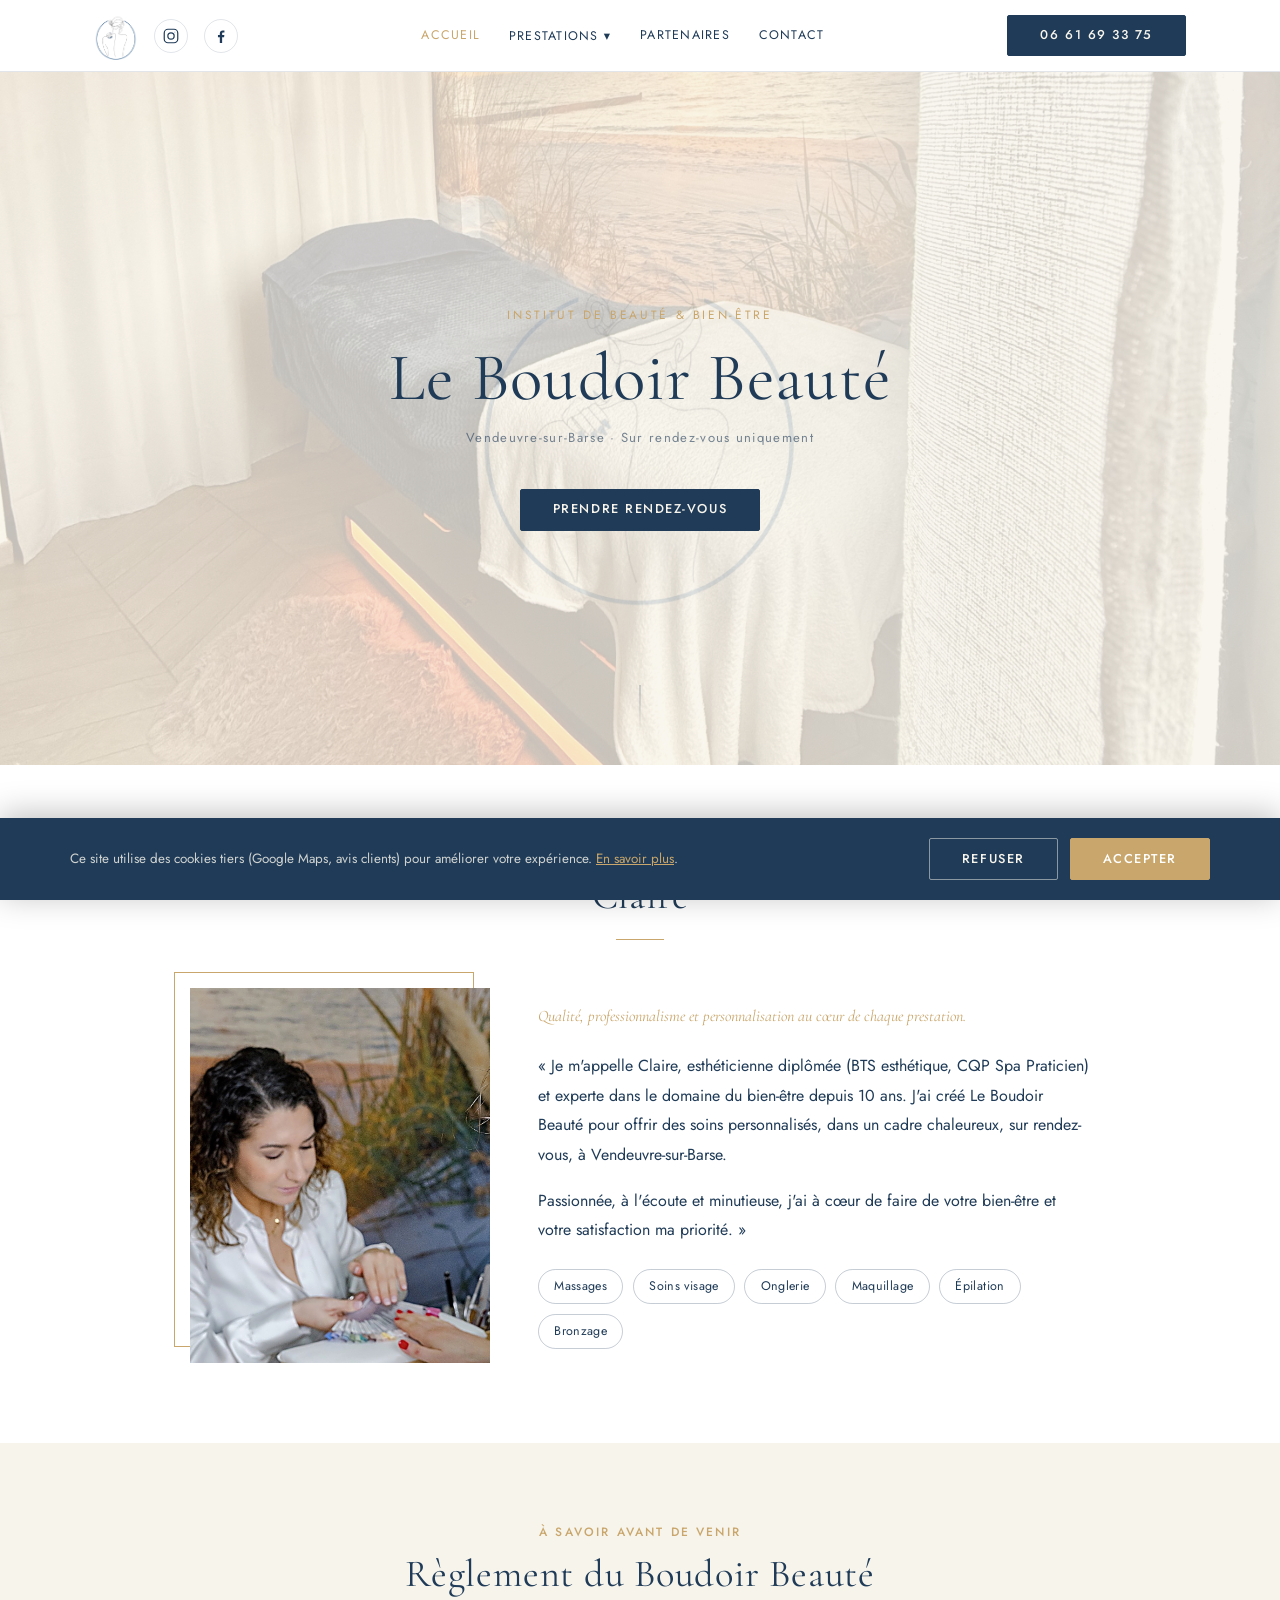
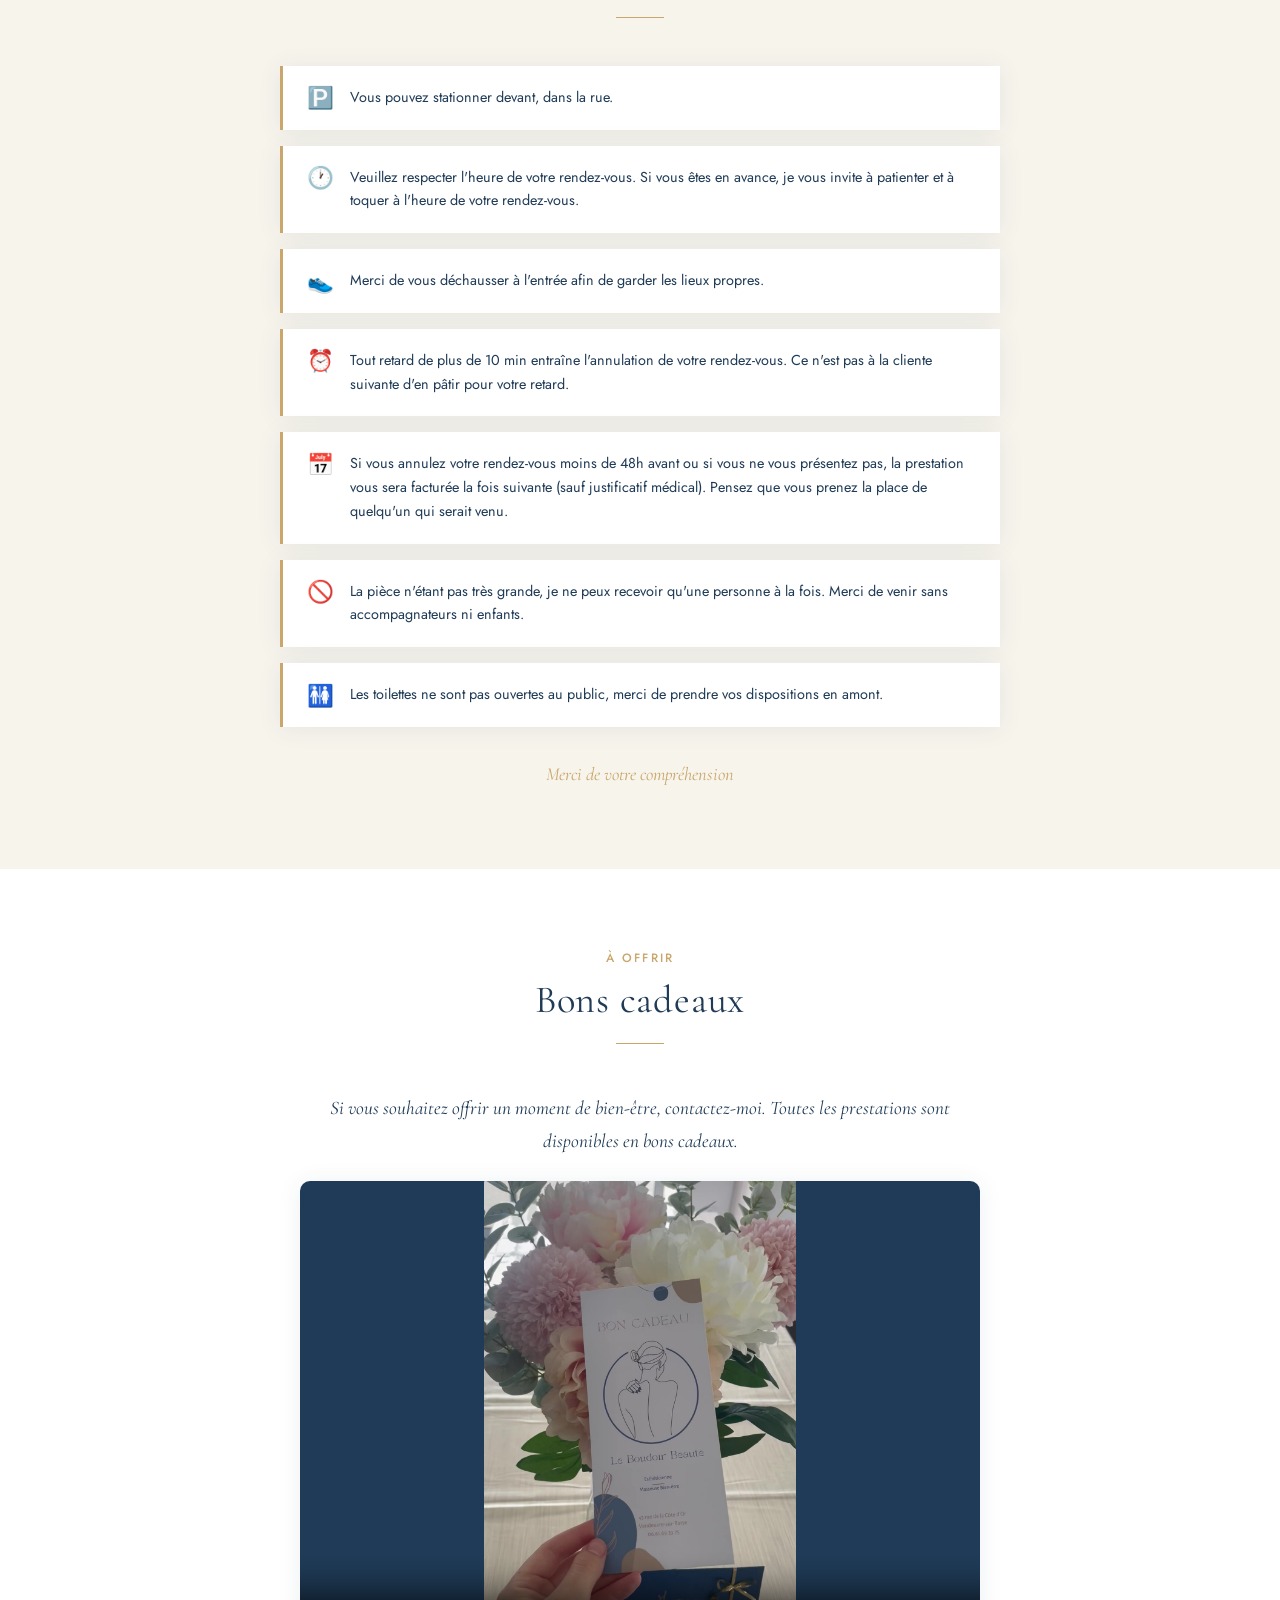
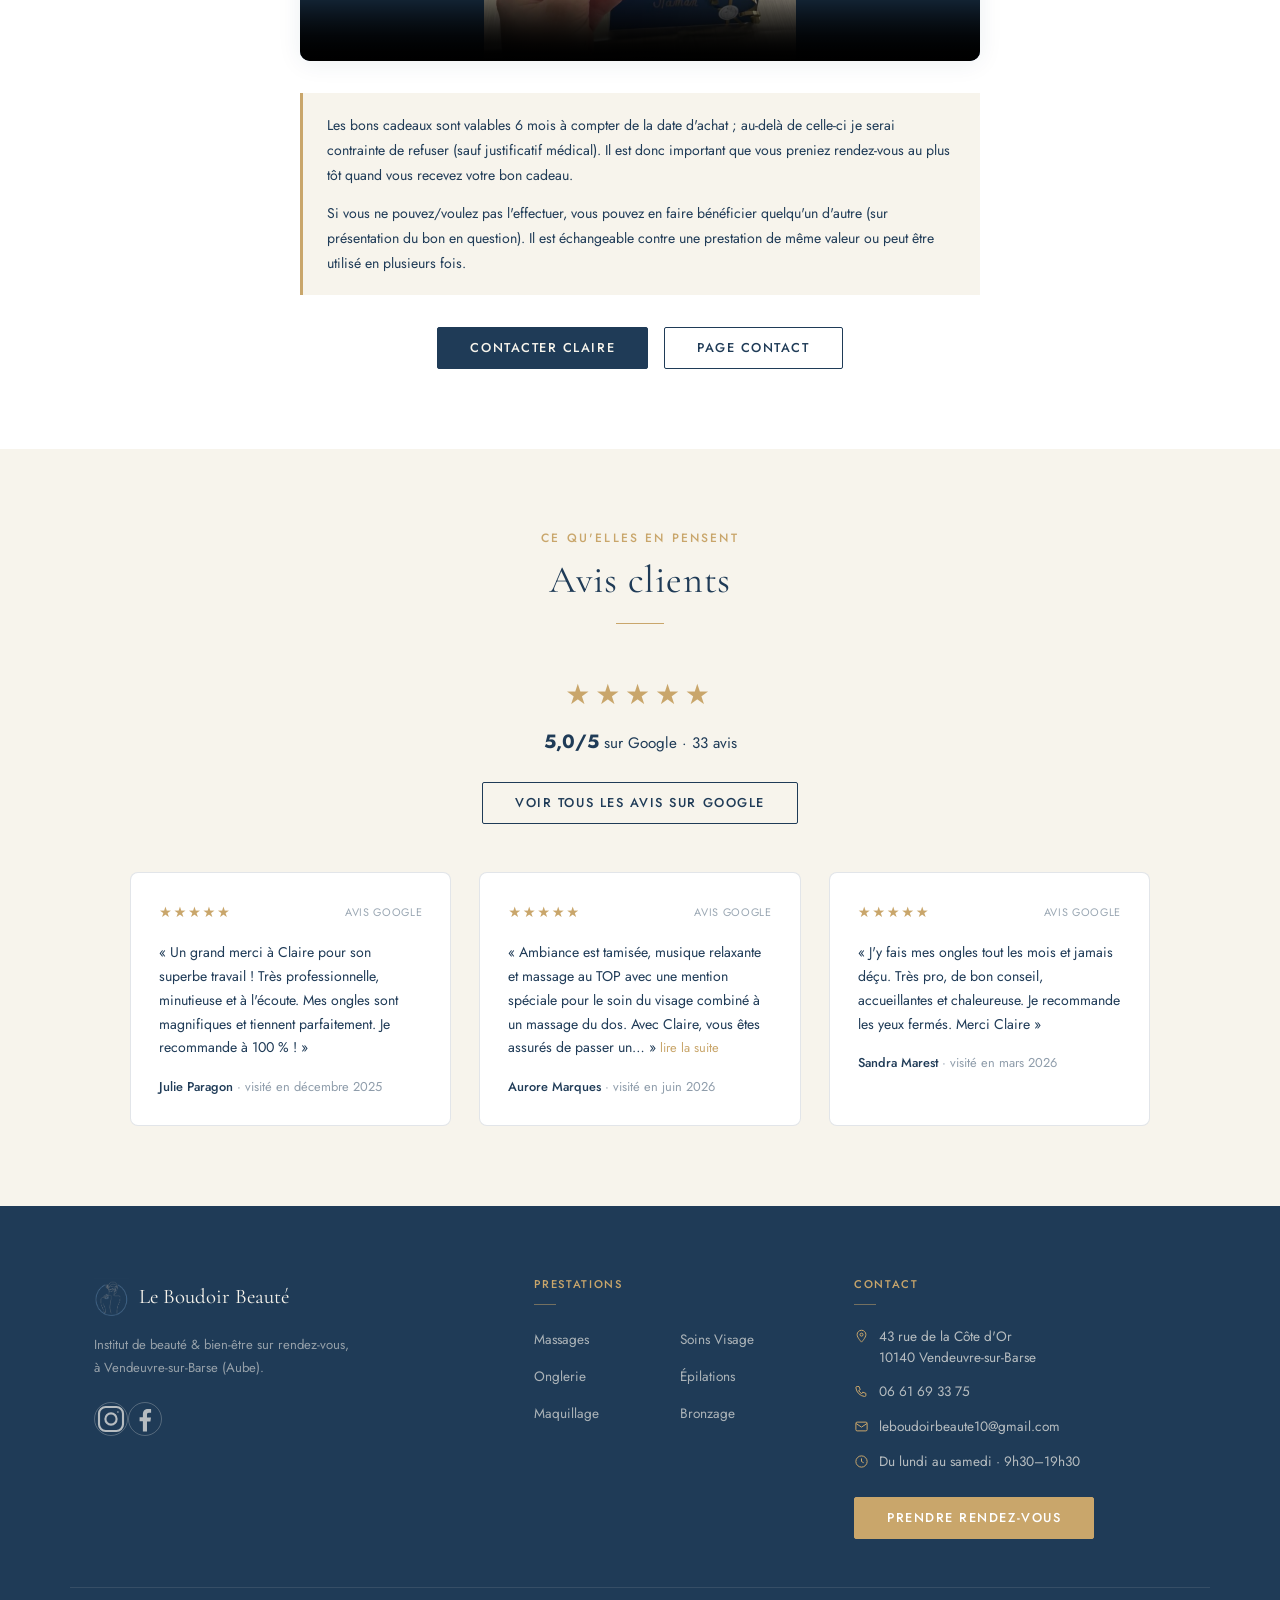
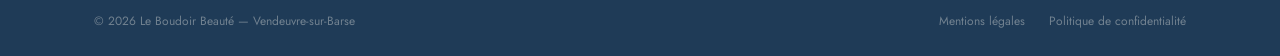
==== commit a7908794: "Ajout icône/lien Facebook (nav, footer, contact), hero corrigé (logo + photo table allumée bien cadr" ====
--- a/accueil.html
+++ b/accueil.html
@@ -51,6 +51,8 @@
 
     <a href="https://www.instagram.com/leboudoirbeaute10/" target="_blank" rel="noopener noreferrer" class="nav-instagram" aria-label="Instagram Le Boudoir Beauté"><svg width="18" height="18" viewBox="0 0 24 24" fill="none" stroke="currentColor" stroke-width="1.6" aria-hidden="true"><rect x="3" y="3" width="18" height="18" rx="5"/><circle cx="12" cy="12" r="4.2"/><circle cx="17.2" cy="6.8" r="0.6" fill="currentColor" stroke="none"/></svg></a>
 
+    <a href="https://www.facebook.com/p/Le-Boudoir-Beaut%C3%A9-61556986289541/" target="_blank" rel="noopener noreferrer" class="nav-instagram" aria-label="Facebook Le Boudoir Beauté"><svg width="18" height="18" viewBox="0 0 24 24" aria-hidden="true"><path fill="currentColor" d="M13.5 21.5v-7.7h2.58l.39-3h-2.97V8.83c0-.87.24-1.46 1.49-1.46h1.59V4.7c-.27-.04-1.22-.12-2.31-.12-2.29 0-3.85 1.4-3.85 3.96v2.21H7.94v3h2.48v7.7h3.08z"/></svg></a>
+
     <nav aria-label="Navigation principale">
       <ul class="nav-links">
         <li><a href="accueil.html">Accueil</a></li>
@@ -98,6 +100,7 @@
 <!-- ========== HERO ========== -->
 <section class="hero" aria-label="En-tête">
   <div class="hero-photo-bg" aria-hidden="true"></div>
+  <div class="hero-watermark" aria-hidden="true"></div>
   <div class="hero-content">
     <p class="hero-tagline">Institut de beauté &amp; bien-être</p>
     <h1 class="hero-title">Le Boudoir Beauté</h1>
@@ -261,7 +264,7 @@
         <span class="footer-brand-name">Le Boudoir Beauté</span>
       </div>
       <p>Institut de beauté &amp; bien-être sur rendez-vous,<br>à Vendeuvre-sur-Barse (Aube).</p>
-      <a href="https://www.instagram.com/leboudoirbeaute10/" target="_blank" rel="noopener noreferrer" class="footer-social" aria-label="Instagram Le Boudoir Beauté"><svg viewBox="0 0 24 24" fill="none" stroke="currentColor" stroke-width="1.6" aria-hidden="true"><rect x="3" y="3" width="18" height="18" rx="5"/><circle cx="12" cy="12" r="4.2"/><circle cx="17.2" cy="6.8" r="0.6" fill="currentColor" stroke="none"/></svg></a>
+      <a href="https://www.instagram.com/leboudoirbeaute10/" target="_blank" rel="noopener noreferrer" class="footer-social" aria-label="Instagram Le Boudoir Beauté"><svg viewBox="0 0 24 24" fill="none" stroke="currentColor" stroke-width="1.6" aria-hidden="true"><rect x="3" y="3" width="18" height="18" rx="5"/><circle cx="12" cy="12" r="4.2"/><circle cx="17.2" cy="6.8" r="0.6" fill="currentColor" stroke="none"/></svg></a><a href="https://www.facebook.com/p/Le-Boudoir-Beaut%C3%A9-61556986289541/" target="_blank" rel="noopener noreferrer" class="footer-social" aria-label="Facebook Le Boudoir Beauté"><svg viewBox="0 0 24 24" aria-hidden="true"><path fill="currentColor" d="M13.5 21.5v-7.7h2.58l.39-3h-2.97V8.83c0-.87.24-1.46 1.49-1.46h1.59V4.7c-.27-.04-1.22-.12-2.31-.12-2.29 0-3.85 1.4-3.85 3.96v2.21H7.94v3h2.48v7.7h3.08z"/></svg></a>
     </div>
     <div class="footer-col">
       <h4>Prestations</h4>
--- a/css/styles.css
+++ b/css/styles.css
@@ -284,8 +284,24 @@
   inset: 0;
   background-image: url('../Image-basse/Charte/IMG_1755.jpg');
   background-size: cover;
-  background-position: center 25%;
-  opacity: 0.2;
+  background-position: center 72%;
+  opacity: 0.24;
+  pointer-events: none;
+}
+.hero-watermark {
+  position: absolute;
+  top: 50%;
+  left: 50%;
+  width: 380px;
+  height: 380px;
+  max-width: 62vw;
+  max-height: 62vw;
+  transform: translate(-50%, -50%);
+  background-image: url('../assets/logo-icon.png');
+  background-size: contain;
+  background-position: center;
+  background-repeat: no-repeat;
+  opacity: 0.14;
   pointer-events: none;
 }
 .hero-content {
@@ -480,11 +496,19 @@
 }
 
 /* ---- Marques partenaires ---- */
+.partenaires-intro {
+  text-align: center;
+  max-width: 620px;
+  margin: 0 auto 3rem;
+  color: rgba(247,244,236,.75);
+  font-size: .95rem;
+  line-height: 1.75;
+}
 .marques-grid {
   display: grid;
   grid-template-columns: 1fr 1fr;
   gap: 3rem;
-  max-width: 700px;
+  max-width: 900px;
   margin: 0 auto;
 }
 .marque-card {
@@ -496,6 +520,35 @@
   border: 1px solid rgba(201,166,107,.3);
   border-radius: 14px;
   padding: 2.5rem 2rem;
+}
+.marque-tagline {
+  font-family: var(--font-serif);
+  font-style: italic;
+  font-size: 1.02rem;
+  color: rgba(247,244,236,.85);
+  margin: -0.5rem 0 0;
+  max-width: 280px;
+}
+.marque-stats {
+  display: flex;
+  flex-direction: column;
+  gap: .55rem;
+  list-style: none;
+  padding: 0;
+  margin: 1.5rem 0 0;
+  width: 100%;
+  border-top: 1px solid rgba(201,166,107,.25);
+  padding-top: 1.25rem;
+}
+.marque-stats li {
+  font-size: .8rem;
+  letter-spacing: .02em;
+  color: var(--gold);
+  font-weight: 500;
+}
+.marque-stats li span {
+  color: rgba(247,244,236,.55);
+  font-weight: 400;
 }
 .marque-photo {
   width: 100%;
@@ -524,9 +577,10 @@
   font-size: .85rem;
   line-height: 1.75;
   color: rgba(247,244,236,.8);
-  margin: 0;
-  max-width: 280px;
-}
+  margin: 0 0 1rem;
+  max-width: 380px;
+}
+.marque-desc:last-of-type { margin-bottom: 0; }
 
 /* ---- Bons cadeaux ---- */
 .bons-inner { max-width: 680px; margin: 0 auto; text-align: center; }
@@ -966,7 +1020,7 @@
 /* ---- Responsive ---- */
 @media (max-width: 960px) {
   .contact-grid  { grid-template-columns: 1fr; }
-  .marques-grid  { grid-template-columns: 1fr; max-width: 320px; }
+  .marques-grid  { grid-template-columns: 1fr; max-width: 420px; }
   .bio-grid      { grid-template-columns: 1fr; max-width: 380px; text-align: center; }
   .bio-text      { text-align: center; }
   .footer-top    { grid-template-columns: 1fr 1fr; }
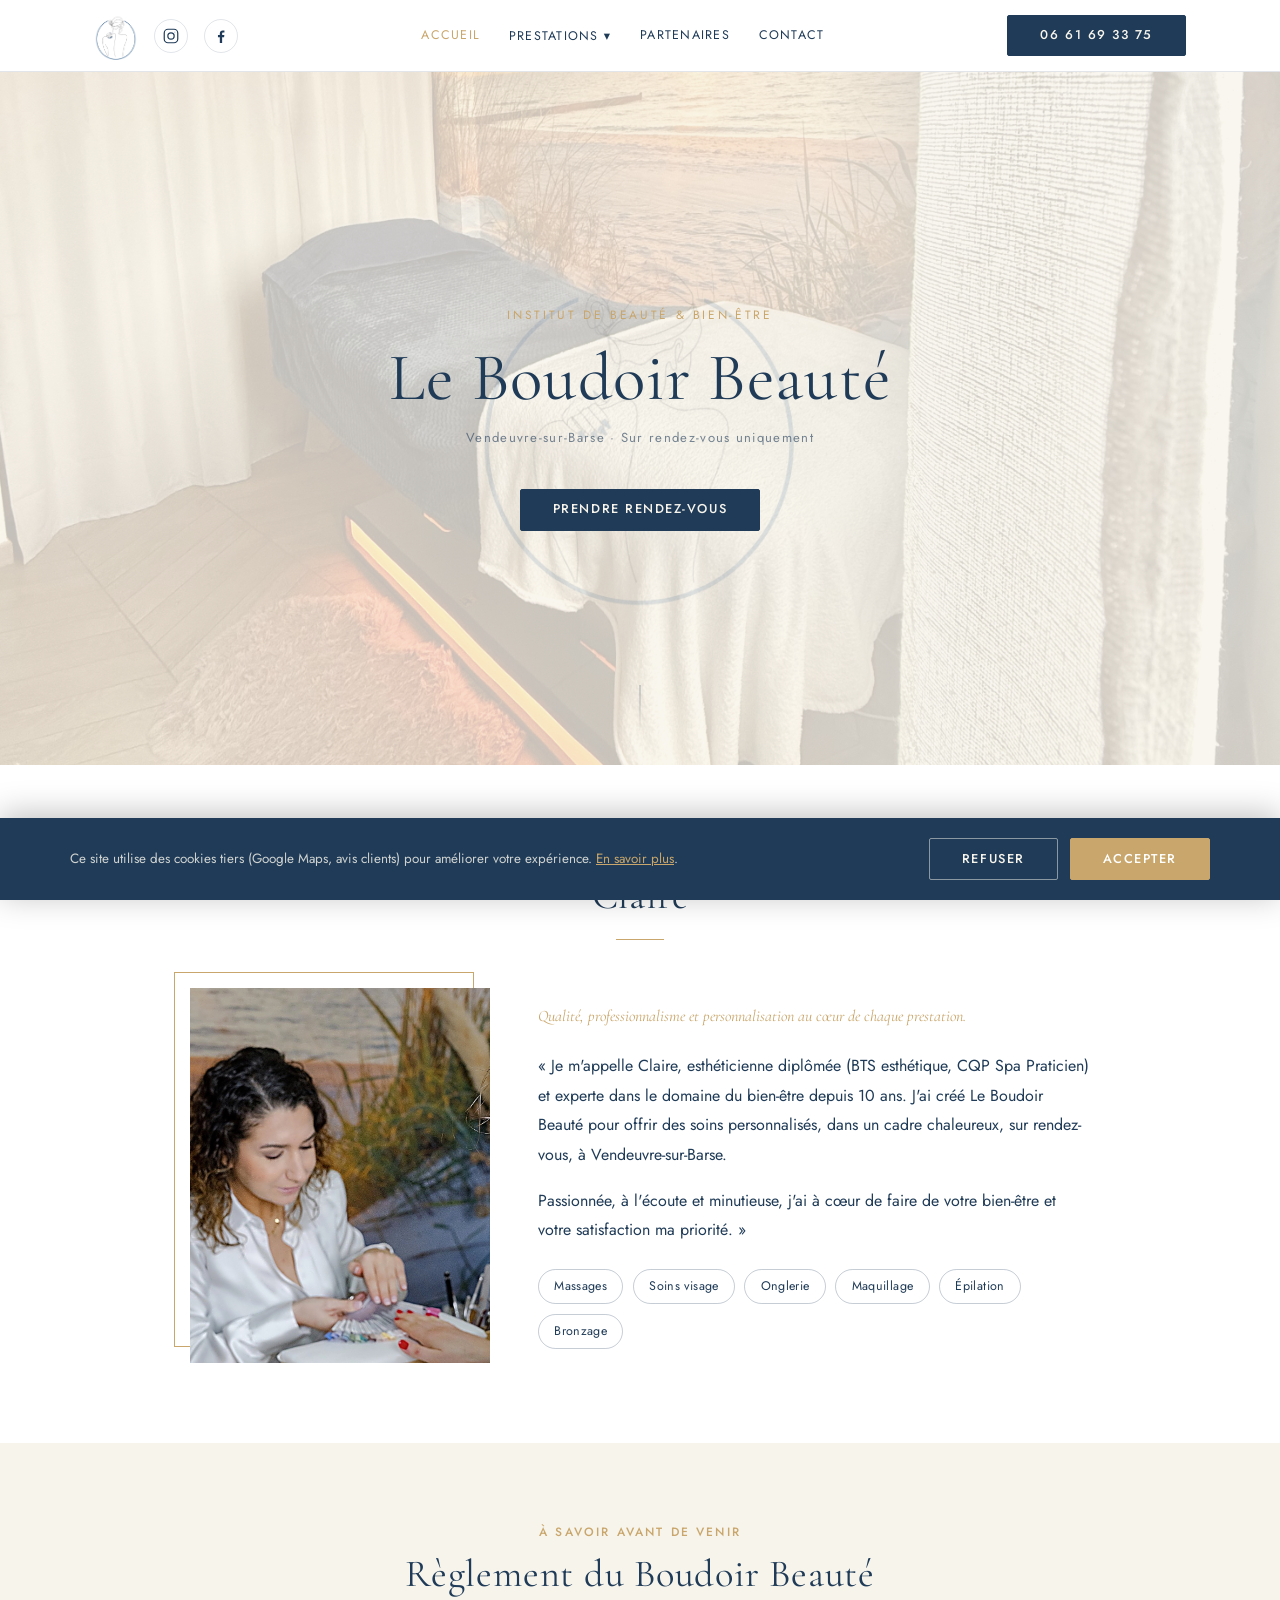
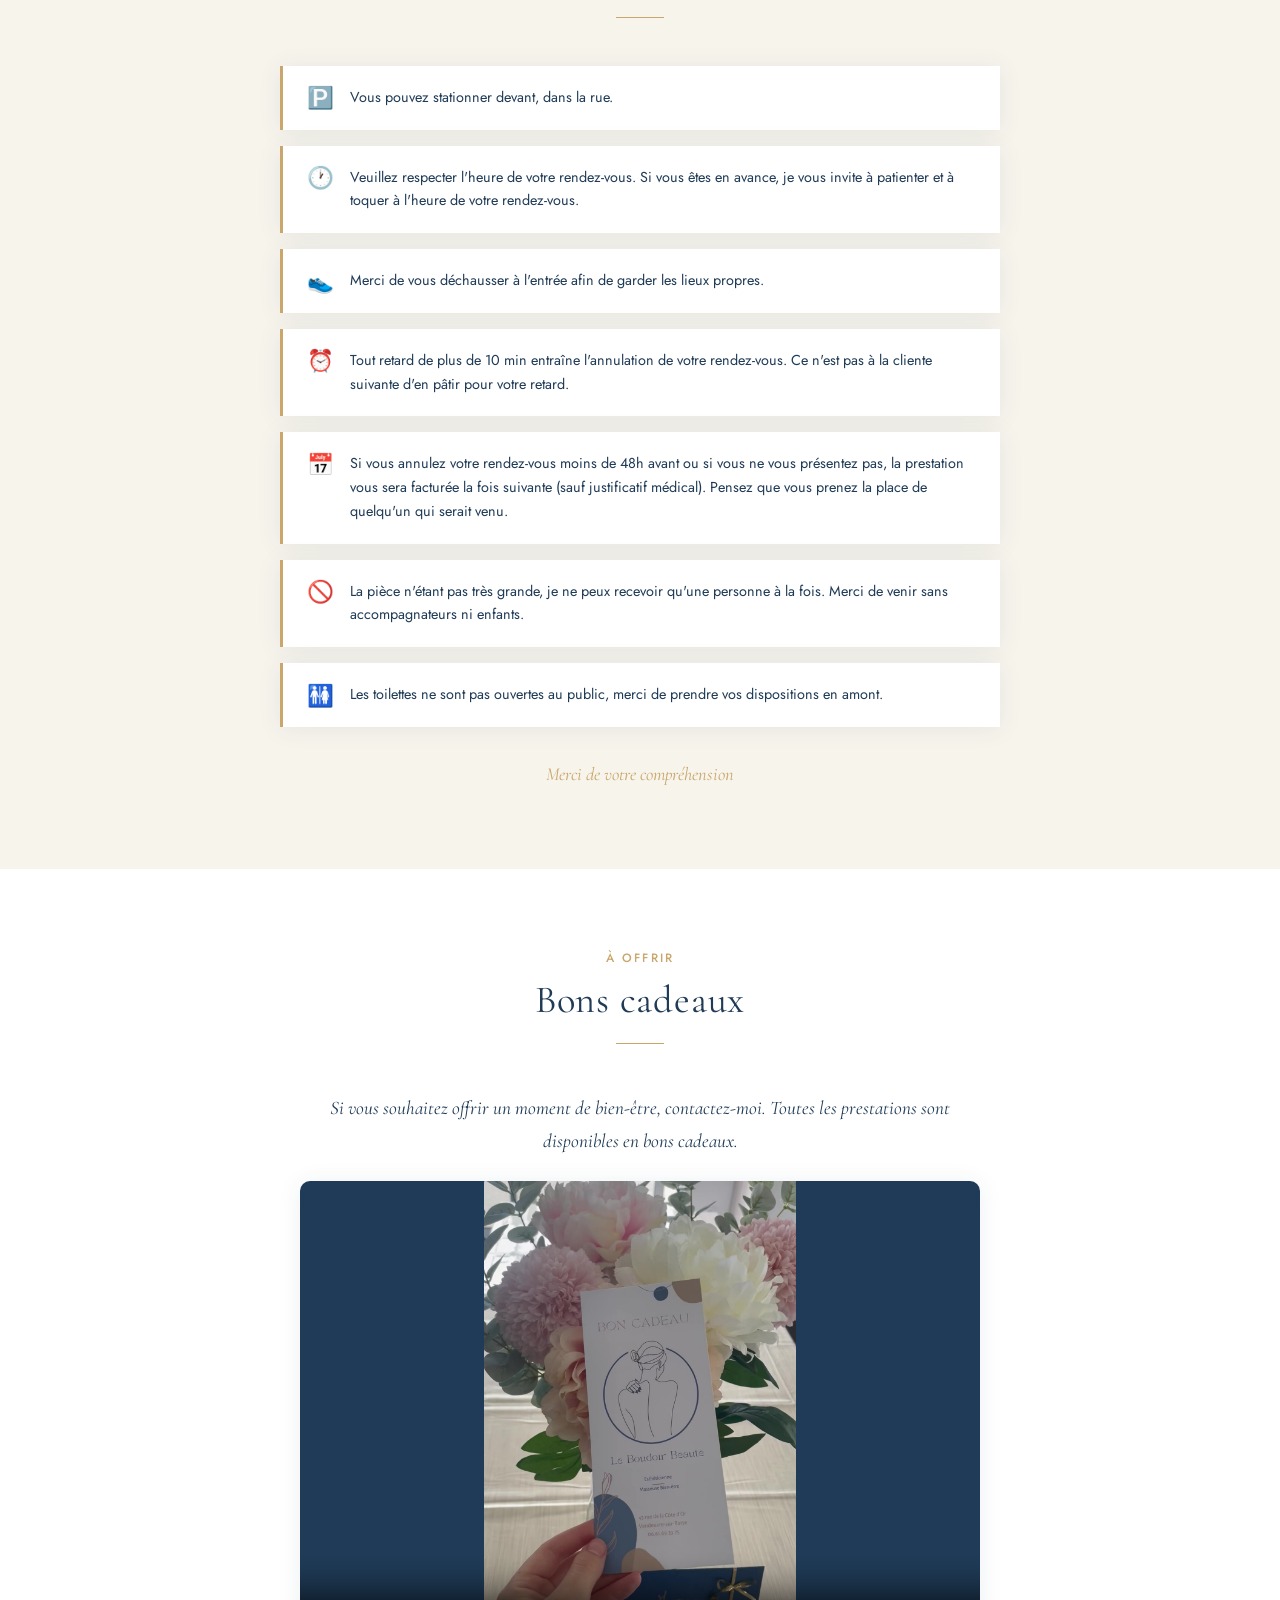
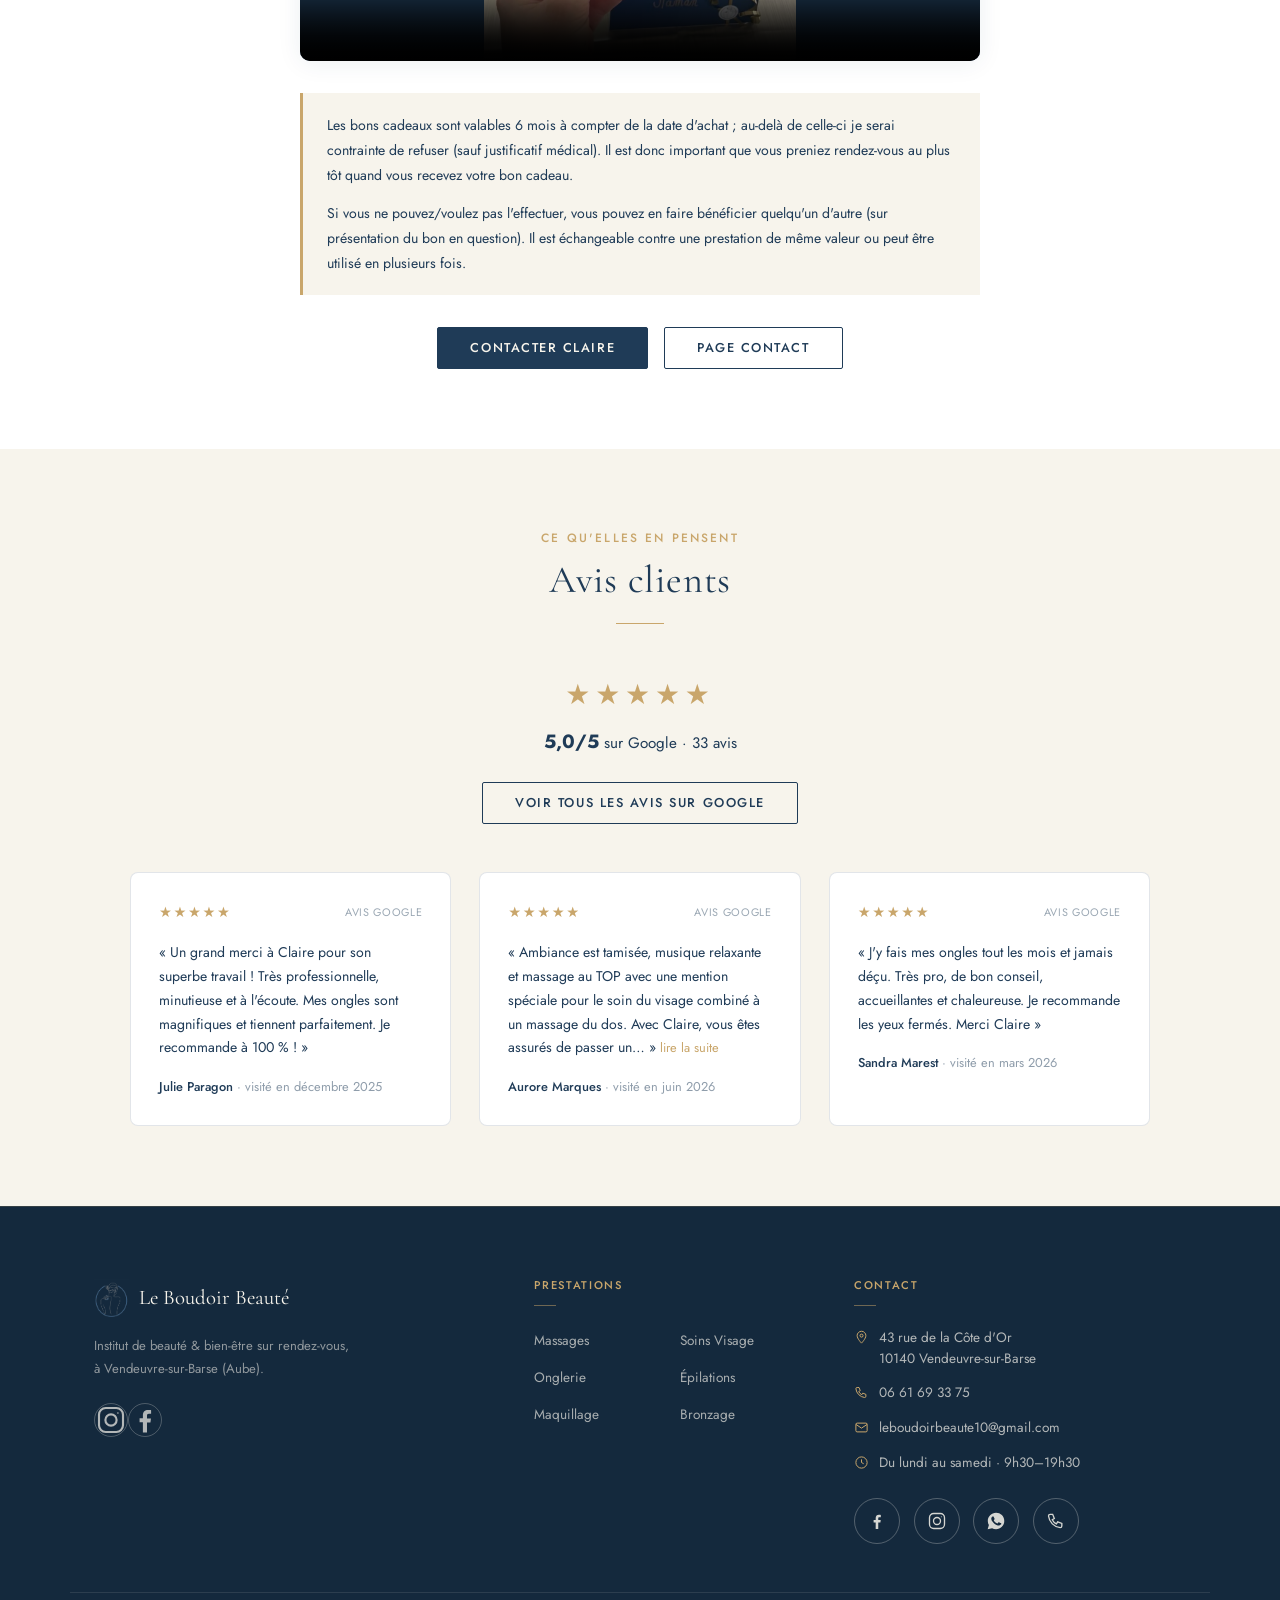
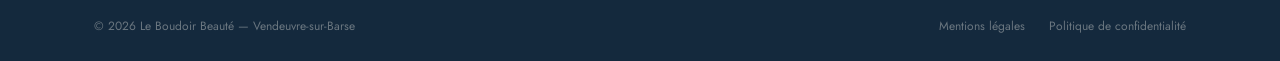
==== commit 6e98e208: "Différenciation navy CTA/footer (navy-deep + liseré doré), atelier onglerie repassé en cream, rempla" ====
--- a/accueil.html
+++ b/accueil.html
@@ -285,7 +285,12 @@
         <li><svg viewBox="0 0 24 24" fill="none" stroke="currentColor" stroke-width="1.6" aria-hidden="true"><rect x="3" y="5" width="18" height="14" rx="2"/><path d="M3 7l9 6 9-6"/></svg><a href="mailto:leboudoirbeaute10@gmail.com">leboudoirbeaute10@gmail.com</a></li>
         <li><svg viewBox="0 0 24 24" fill="none" stroke="currentColor" stroke-width="1.6" aria-hidden="true"><circle cx="12" cy="12" r="9"/><path d="M12 7v5l3.5 2"/></svg><span>Du lundi au samedi &middot; 9h30–19h30</span></li>
       </ul>
-      <a href="tel:0661693375" class="btn btn-gold footer-cta">Prendre rendez-vous</a>
+      <div class="channels-row">
+        <a href="https://www.facebook.com/p/Le-Boudoir-Beaut%C3%A9-61556986289541/" target="_blank" rel="noopener noreferrer" class="channel-btn" aria-label="Facebook Le Boudoir Beauté"><svg viewBox="0 0 24 24" aria-hidden="true"><path fill="currentColor" d="M13.5 21.5v-7.7h2.58l.39-3h-2.97V8.83c0-.87.24-1.46 1.49-1.46h1.59V4.7c-.27-.04-1.22-.12-2.31-.12-2.29 0-3.85 1.4-3.85 3.96v2.21H7.94v3h2.48v7.7h3.08z"/></svg></a>
+        <a href="https://www.instagram.com/leboudoirbeaute10/" target="_blank" rel="noopener noreferrer" class="channel-btn" aria-label="Instagram Le Boudoir Beauté"><svg viewBox="0 0 24 24" fill="none" stroke="currentColor" stroke-width="1.6" aria-hidden="true"><rect x="3" y="3" width="18" height="18" rx="5"/><circle cx="12" cy="12" r="4.2"/><circle cx="17.2" cy="6.8" r="0.6" fill="currentColor" stroke="none"/></svg></a>
+        <a href="https://wa.me/33661693375" target="_blank" rel="noopener noreferrer" class="channel-btn" aria-label="WhatsApp Le Boudoir Beauté"><svg viewBox="0 0 24 24" aria-hidden="true"><path fill="currentColor" d="M12.04 2c-5.46 0-9.89 4.43-9.89 9.89 0 1.74.46 3.43 1.32 4.92L2 22l5.32-1.4a9.87 9.87 0 0 0 4.72 1.2h.004c5.46 0 9.89-4.43 9.89-9.89 0-2.64-1.03-5.12-2.9-6.99A9.82 9.82 0 0 0 12.04 2zm5.8 14.02c-.24.68-1.4 1.32-1.93 1.4-.5.08-1.12.11-1.8-.11-.42-.13-.96-.31-1.65-.6-2.9-1.25-4.79-4.17-4.94-4.36-.14-.2-1.18-1.57-1.18-3 0-1.42.75-2.12 1.02-2.41.27-.29.58-.36.78-.36.2 0 .39 0 .56.01.18.01.42-.07.66.5.24.58.83 2 .9 2.15.07.15.12.33.02.53-.1.2-.15.32-.3.49-.15.17-.31.38-.44.51-.15.15-.3.31-.13.6.17.3.76 1.25 1.63 2.02 1.12 1 2.06 1.31 2.36 1.46.3.15.47.13.65-.08.18-.2.75-.87.95-1.17.2-.3.4-.25.67-.15.28.1 1.75.83 2.05.98.3.15.5.22.57.35.08.13.08.75-.16 1.43z"/></svg></a>
+        <a href="tel:0661693375" class="channel-btn" aria-label="Téléphone Le Boudoir Beauté"><svg viewBox="0 0 24 24" fill="none" stroke="currentColor" stroke-width="1.6" aria-hidden="true"><path d="M5 4h3l2 5-2.5 1.5a11 11 0 0 0 5 5L14 13l5 2v3a2 2 0 0 1-2 2A16 16 0 0 1 3 6a2 2 0 0 1 2-2z"/></svg></a>
+      </div>
     </div>
   </div>
   <div class="footer-bottom">
--- a/css/styles.css
+++ b/css/styles.css
@@ -5,6 +5,7 @@
 /* ---- Variables & Reset ---- */
 :root {
   --navy:       #1F3B57;
+  --navy-deep:  #14293D;
   --gold:       #C9A66B;
   --cream:      #F7F4EC;
   --white:      #FFFFFF;
@@ -550,6 +551,33 @@
   color: rgba(247,244,236,.55);
   font-weight: 400;
 }
+
+/* ---- Atelier / espace de travail (mise en avant distincte) ---- */
+.atelier-feature {
+  display: grid;
+  grid-template-columns: 320px 1fr;
+  gap: 3rem;
+  align-items: center;
+  max-width: 820px;
+  margin: 0 auto;
+}
+.atelier-photo {
+  width: 100%;
+  aspect-ratio: 4/3;
+  object-fit: cover;
+  border-radius: 8px;
+  border: 1px solid rgba(201,166,107,.35);
+}
+.atelier-text { text-align: left; }
+.atelier-text h3 { margin: .25rem 0 0; }
+.atelier-text p { opacity: .8; font-size: .92rem; line-height: 1.75; margin-top: 1.1rem; }
+
+@media (max-width: 720px) {
+  .atelier-feature { grid-template-columns: 1fr; text-align: center; max-width: 420px; }
+  .atelier-text { text-align: center; }
+  .atelier-text .section-subtitle { text-align: center; }
+  .atelier-text .marque-divider { margin: 1.1rem auto 1.25rem; }
+}
 .marque-photo {
   width: 100%;
   max-width: 260px;
@@ -664,6 +692,36 @@
 /* ---- Prestation intro ---- */
 .prestation-intro { text-align: center; max-width: 560px; margin: 0 auto; }
 .prestation-intro p { font-size: 1rem; line-height: 1.8; }
+.bronzage-warning {
+  margin-top: 1.5rem;
+  padding: 1rem 1.5rem;
+  background: var(--cream);
+  border-left: 3px solid var(--gold);
+  text-align: left;
+  font-size: .88rem;
+  line-height: 1.7;
+}
+
+/* ---- Callout déplacement (mise en avant distincte, style différent de prestation-intro) ---- */
+.deplacement-callout {
+  display: flex;
+  align-items: center;
+  gap: 1.1rem;
+  max-width: 620px;
+  margin: 2rem auto 0;
+  padding: 1.25rem 1.5rem;
+  background: var(--navy);
+  color: var(--cream);
+  border-radius: 10px;
+  border-left: 3px solid var(--gold);
+}
+.deplacement-icon { font-size: 1.5rem; flex-shrink: 0; line-height: 1; }
+.deplacement-callout p { font-size: .88rem; line-height: 1.6; margin: 0; color: rgba(247,244,236,.9); }
+.deplacement-callout em { color: var(--gold); font-style: italic; }
+
+@media (max-width: 560px) {
+  .deplacement-callout { flex-direction: column; text-align: center; }
+}
 
 /* ---- Tarifs ---- */
 .tarifs-wrap { max-width: 760px; margin: 0 auto; }
@@ -729,6 +787,14 @@
   gap: 1rem;
 }
 .galerie-item:nth-child(3n+1) { grid-column: span 2; grid-row: span 2; }
+
+/* Variante uniforme : désactive l'effet masonry pour les galeries à peu d'images
+   où une vignette géante déséquilibre la mise en page (ex. Bronzage, 3 photos). */
+.galerie-grid--uniform .galerie-item,
+.galerie-grid--uniform .galerie-item:nth-child(3n+1) {
+  grid-column: span 1;
+  grid-row: span 1;
+}
 .galerie-item {
   position: relative;
   overflow: hidden;
@@ -824,6 +890,7 @@
   background: var(--navy);
   text-align: center;
   padding: 5rem 1.5rem;
+  border-top: 1px solid rgba(201,166,107,.18);
 }
 .cta-section h2 { color: var(--cream); margin-bottom: .75rem; }
 .cta-section p  {
@@ -833,6 +900,29 @@
   margin-bottom: 2rem;
 }
 .cta-actions { display: flex; gap: 1rem; justify-content: center; flex-wrap: wrap; }
+
+/* ---- Canaux de contact (remplace les CTA "Prendre rendez-vous" — Claire est joignable partout) ---- */
+.channels-row {
+  display: flex;
+  gap: .85rem;
+  justify-content: flex-start;
+  flex-wrap: wrap;
+}
+.cta-section .channels-row { justify-content: center; margin-top: .5rem; }
+.channel-btn {
+  display: inline-flex;
+  align-items: center;
+  justify-content: center;
+  width: 46px;
+  height: 46px;
+  border-radius: 50%;
+  border: 1px solid rgba(247,244,236,.28);
+  color: rgba(247,244,236,.85);
+  flex-shrink: 0;
+  transition: var(--ease);
+}
+.channel-btn svg { width: 20px; height: 20px; }
+.channel-btn:hover { background: var(--gold); border-color: var(--gold); color: var(--navy); }
 
 /* ---- Contact ---- */
 .contact-grid {
@@ -896,7 +986,12 @@
 .map-blocked p { font-size: .88rem; color: var(--navy); margin: 0; }
 
 /* ---- Footer ---- */
-.site-footer { background: var(--navy); color: var(--cream); padding: 4.5rem 0 1.5rem; }
+.site-footer {
+  background: var(--navy-deep);
+  color: var(--cream);
+  padding: 4.5rem 0 1.5rem;
+  border-top: 1px solid rgba(201,166,107,.18);
+}
 .footer-top {
   display: grid;
   grid-template-columns: 1.3fr .9fr 1.1fr;
@@ -1042,6 +1137,7 @@
   .footer-links-grid { justify-items: center; }
   .footer-contact-list li { justify-content: center; }
   .footer-social { margin: 0 auto; }
+  .footer-col .channels-row { justify-content: center; }
   .footer-bottom        { flex-direction: column; text-align: center; }
   .footer-legal         { justify-content: center; }
   .cookie-inner         { flex-direction: column; align-items: flex-start; }
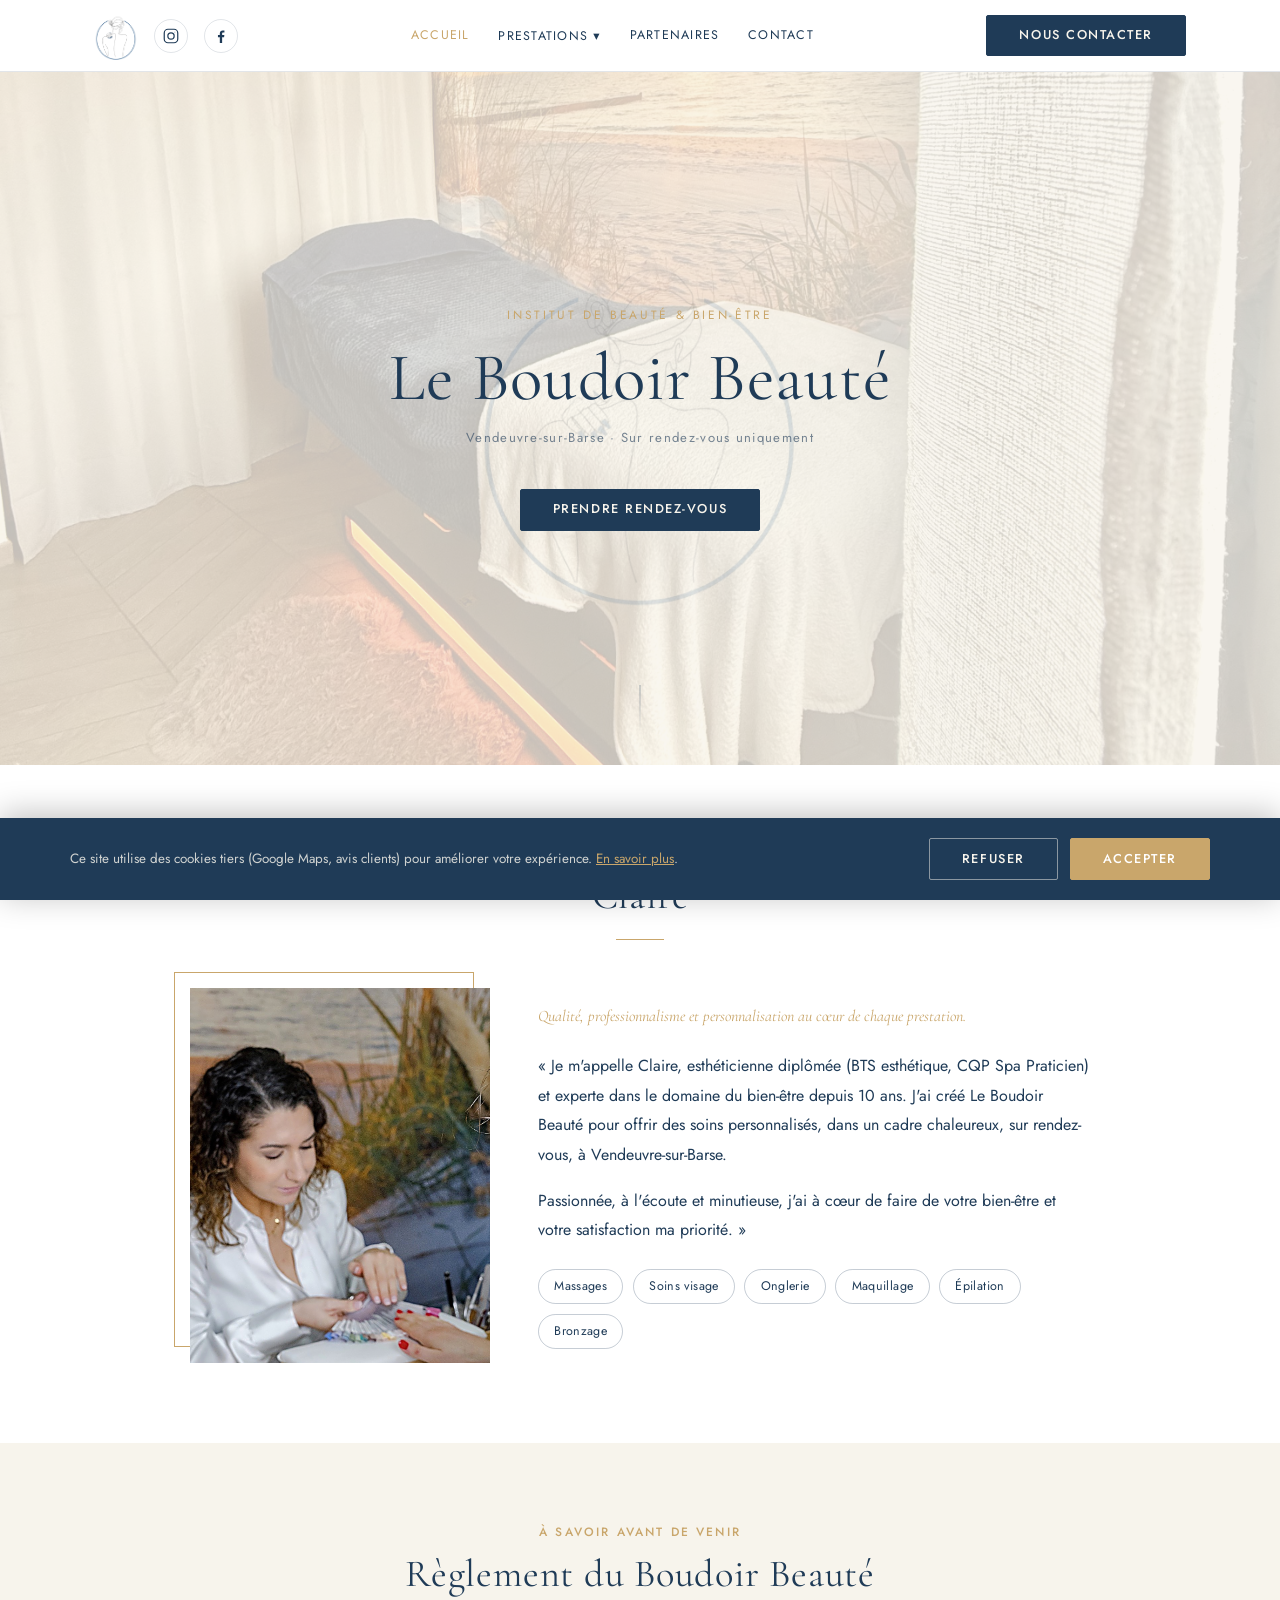
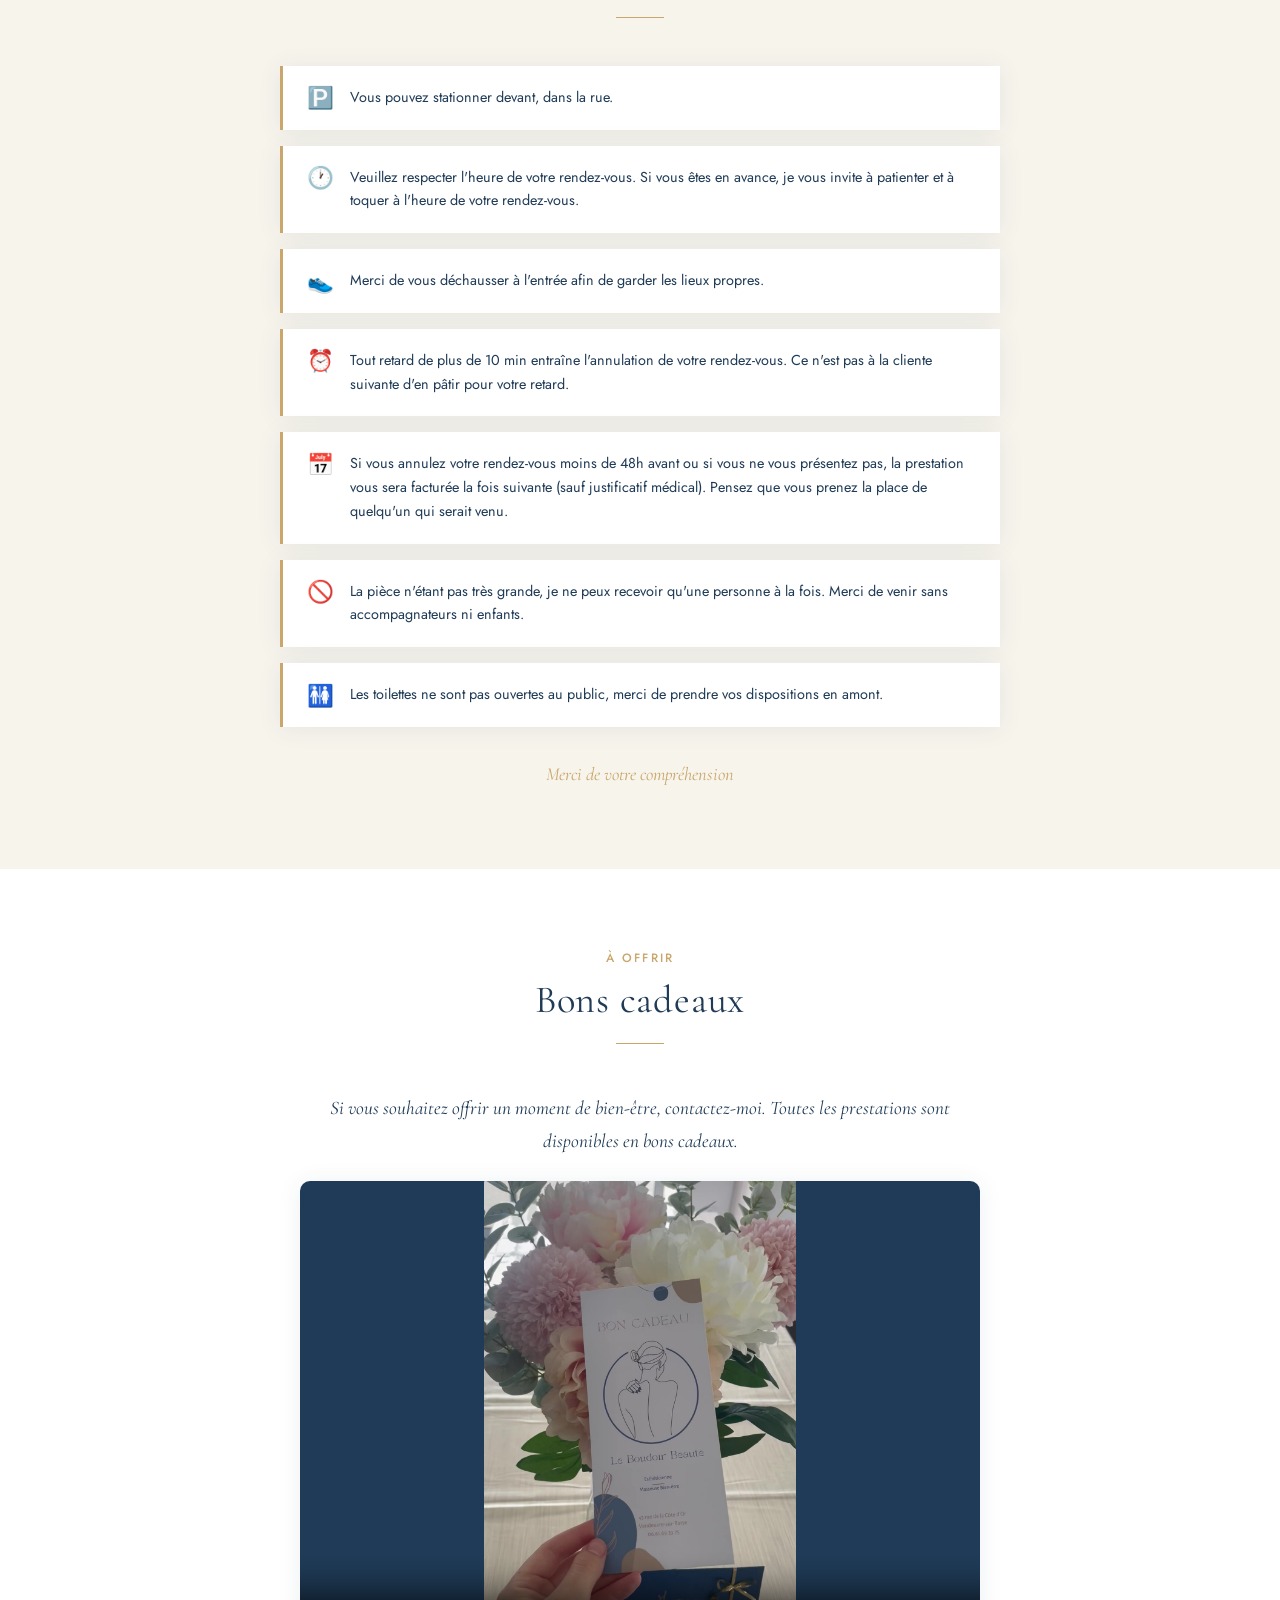
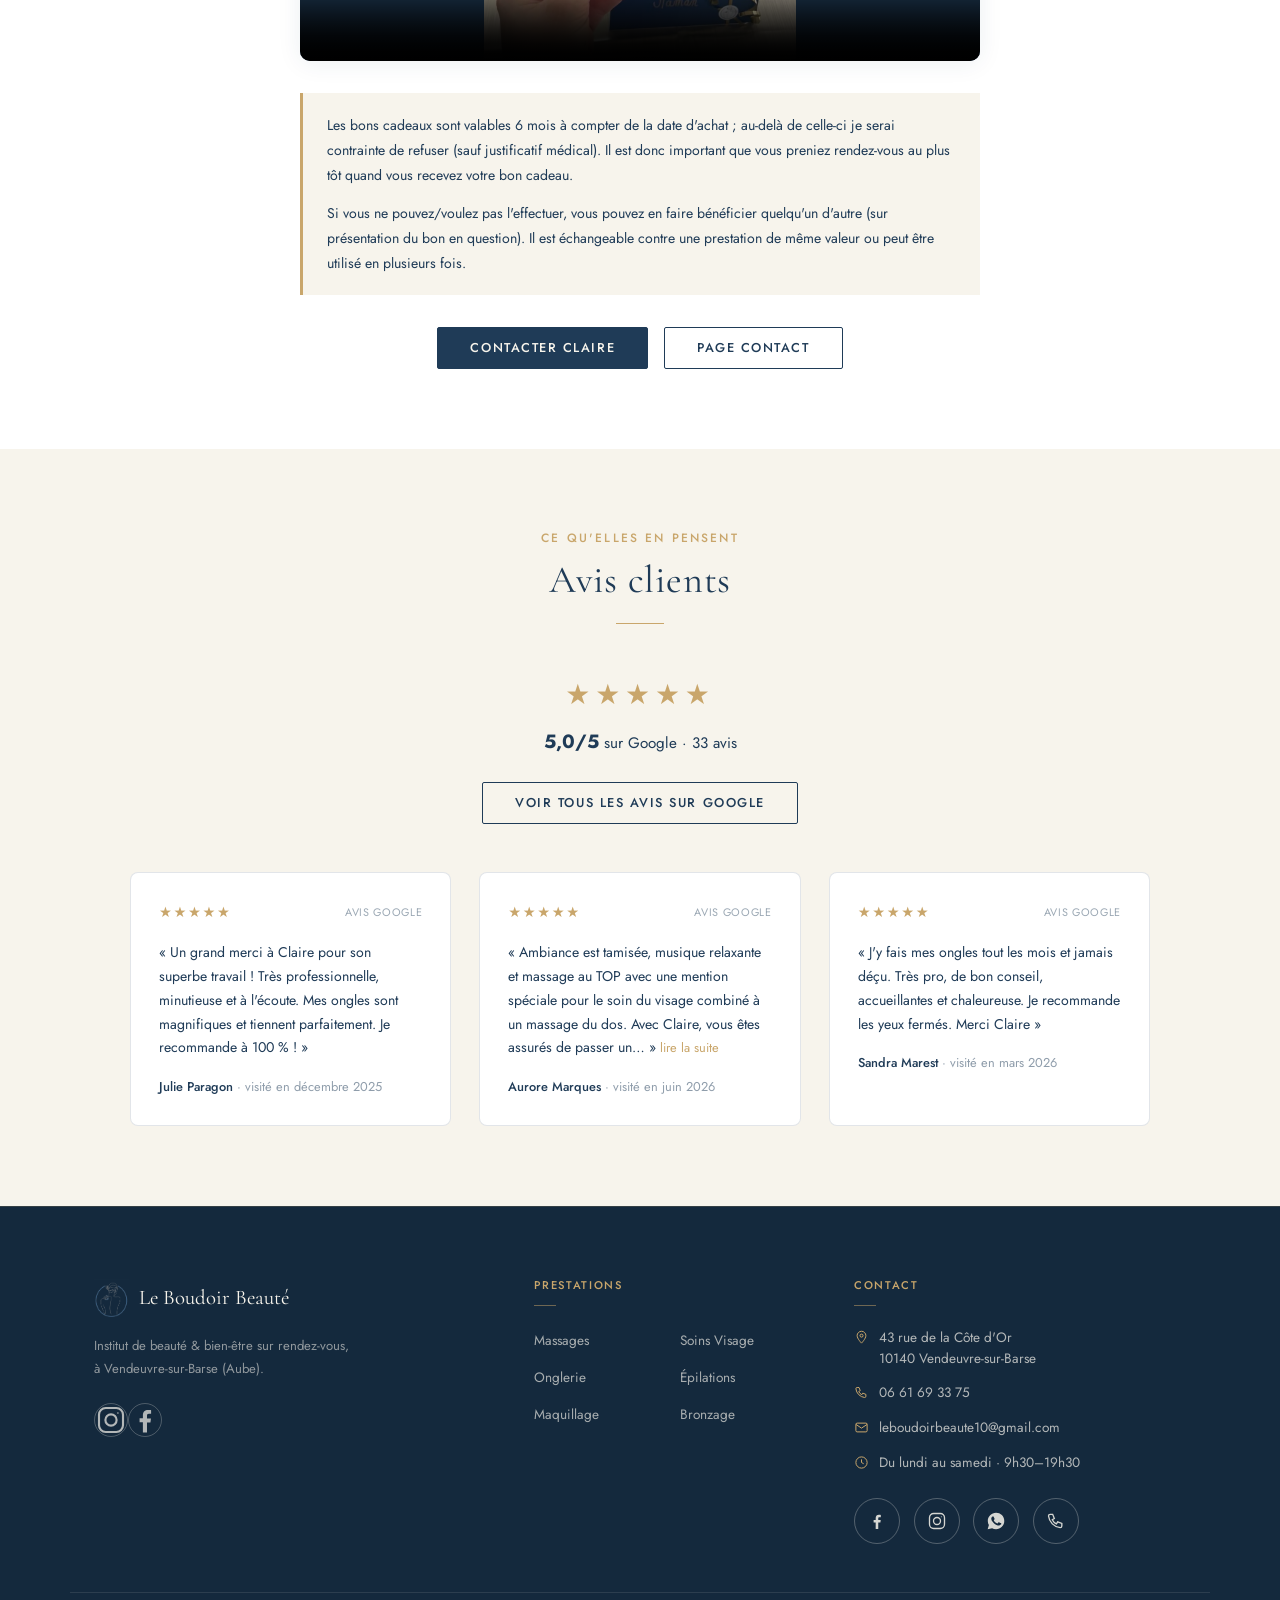
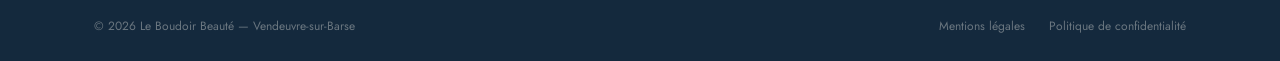
==== commit 97f26f49: "Bouton nav (desktop + mobile) : le libellé passe de '06 61 69 33 75' à 'Nous contacter' pour rester " ====
--- a/accueil.html
+++ b/accueil.html
@@ -72,7 +72,7 @@
       </ul>
     </nav>
 
-    <a href="tel:0661693375" class="btn btn-primary nav-cta">06 61 69 33 75</a>
+    <a href="contact.html" class="btn btn-primary nav-cta">Nous contacter</a>
 
     <button class="burger" aria-label="Ouvrir le menu" aria-expanded="false">
       <span></span><span></span><span></span>
@@ -94,7 +94,7 @@
   </ul>
   <a href="partenaires.html">Partenaires</a>
   <a href="contact.html">Contact</a>
-  <a href="tel:0661693375" class="btn btn-primary">06 61 69 33 75</a>
+  <a href="contact.html" class="btn btn-primary">Nous contacter</a>
 </nav>
 
 <!-- ========== HERO ========== -->
--- a/css/styles.css
+++ b/css/styles.css
@@ -778,7 +778,12 @@
 }
 .tarifs-group-title:first-child { margin-top: 0; }
 
-/* ---- Galerie ---- */
+/* ---- Galerie ----
+   Effet masonry : 1 photo sur 3 en grand (span 2x2) pour un rendu plus vivant.
+   Le recadrage object-fit:cover centre par défaut — sur les photos "grandes" (portrait,
+   souvent avec un visage ou un point d'intérêt qui n'est pas au centre vertical), un
+   object-position est défini au cas par cas directement sur le <img> pour éviter les
+   recadrages disgracieux (visage coupé, zone vide mise en avant, etc.). */
 .galerie-grid {
   display: grid;
   grid-template-columns: repeat(auto-fill, minmax(240px, 1fr));
@@ -788,13 +793,18 @@
 }
 .galerie-item:nth-child(3n+1) { grid-column: span 2; grid-row: span 2; }
 
-/* Variante uniforme : désactive l'effet masonry pour les galeries à peu d'images
-   où une vignette géante déséquilibre la mise en page (ex. Bronzage, 3 photos). */
+/* Variante uniforme : pour les galeries à peu d'images (ex. Bronzage, 3 photos)
+   où une vignette géante déséquilibre trop la mise en page. */
 .galerie-grid--uniform .galerie-item,
 .galerie-grid--uniform .galerie-item:nth-child(3n+1) {
   grid-column: span 1;
   grid-row: span 1;
 }
+
+@media (max-width: 480px) {
+  .galerie-item:nth-child(3n+1) { grid-column: span 1; grid-row: span 1; }
+}
+
 .galerie-item {
   position: relative;
   overflow: hidden;
@@ -823,9 +833,6 @@
 }
 .galerie-item:hover .galerie-img { transform: scale(1.12); filter: brightness(1); }
 
-@media (max-width: 480px) {
-  .galerie-item:nth-child(3n+1) { grid-column: span 1; grid-row: span 1; }
-}
 .galerie-item:focus-visible { outline: 2px solid var(--gold); outline-offset: 2px; }
 
 /* ---- Lightbox ---- */
@@ -923,6 +930,23 @@
 }
 .channel-btn svg { width: 20px; height: 20px; }
 .channel-btn:hover { background: var(--gold); border-color: var(--gold); color: var(--navy); }
+
+/* Variante pour fond clair (blanc/crème) — icônes marine au lieu de crème */
+.channels-row--on-light .channel-btn {
+  border-color: var(--border);
+  color: var(--navy);
+}
+.channels-row--on-light .channel-btn:hover { background: var(--navy); border-color: var(--navy); color: var(--cream); }
+
+.contact-channels { margin-top: 1.75rem; }
+.contact-channels-label {
+  font-size: .7rem;
+  letter-spacing: .14em;
+  text-transform: uppercase;
+  color: var(--gold);
+  font-weight: 500;
+  margin-bottom: .85rem;
+}
 
 /* ---- Contact ---- */
 .contact-grid {
@@ -956,19 +980,6 @@
   margin-bottom: .2rem;
 }
 .contact-item-text a:hover { color: var(--gold); }
-.social-links { display: flex; gap: .75rem; flex-wrap: wrap; margin-top: 1.5rem; }
-.social-link {
-  display: inline-flex;
-  align-items: center;
-  gap: .5rem;
-  padding: .5rem 1rem;
-  border: 1px solid var(--border);
-  font-size: .75rem;
-  letter-spacing: .08em;
-  text-transform: uppercase;
-  transition: var(--ease);
-}
-.social-link:hover { background: var(--navy); color: var(--cream); border-color: var(--navy); }
 .map-wrapper { position: relative; overflow: hidden; border: 1px solid var(--border); height: 100%; min-height: 420px; }
 .map-wrapper iframe { width: 100%; height: 100%; min-height: 420px; border: none; }
 .map-blocked {
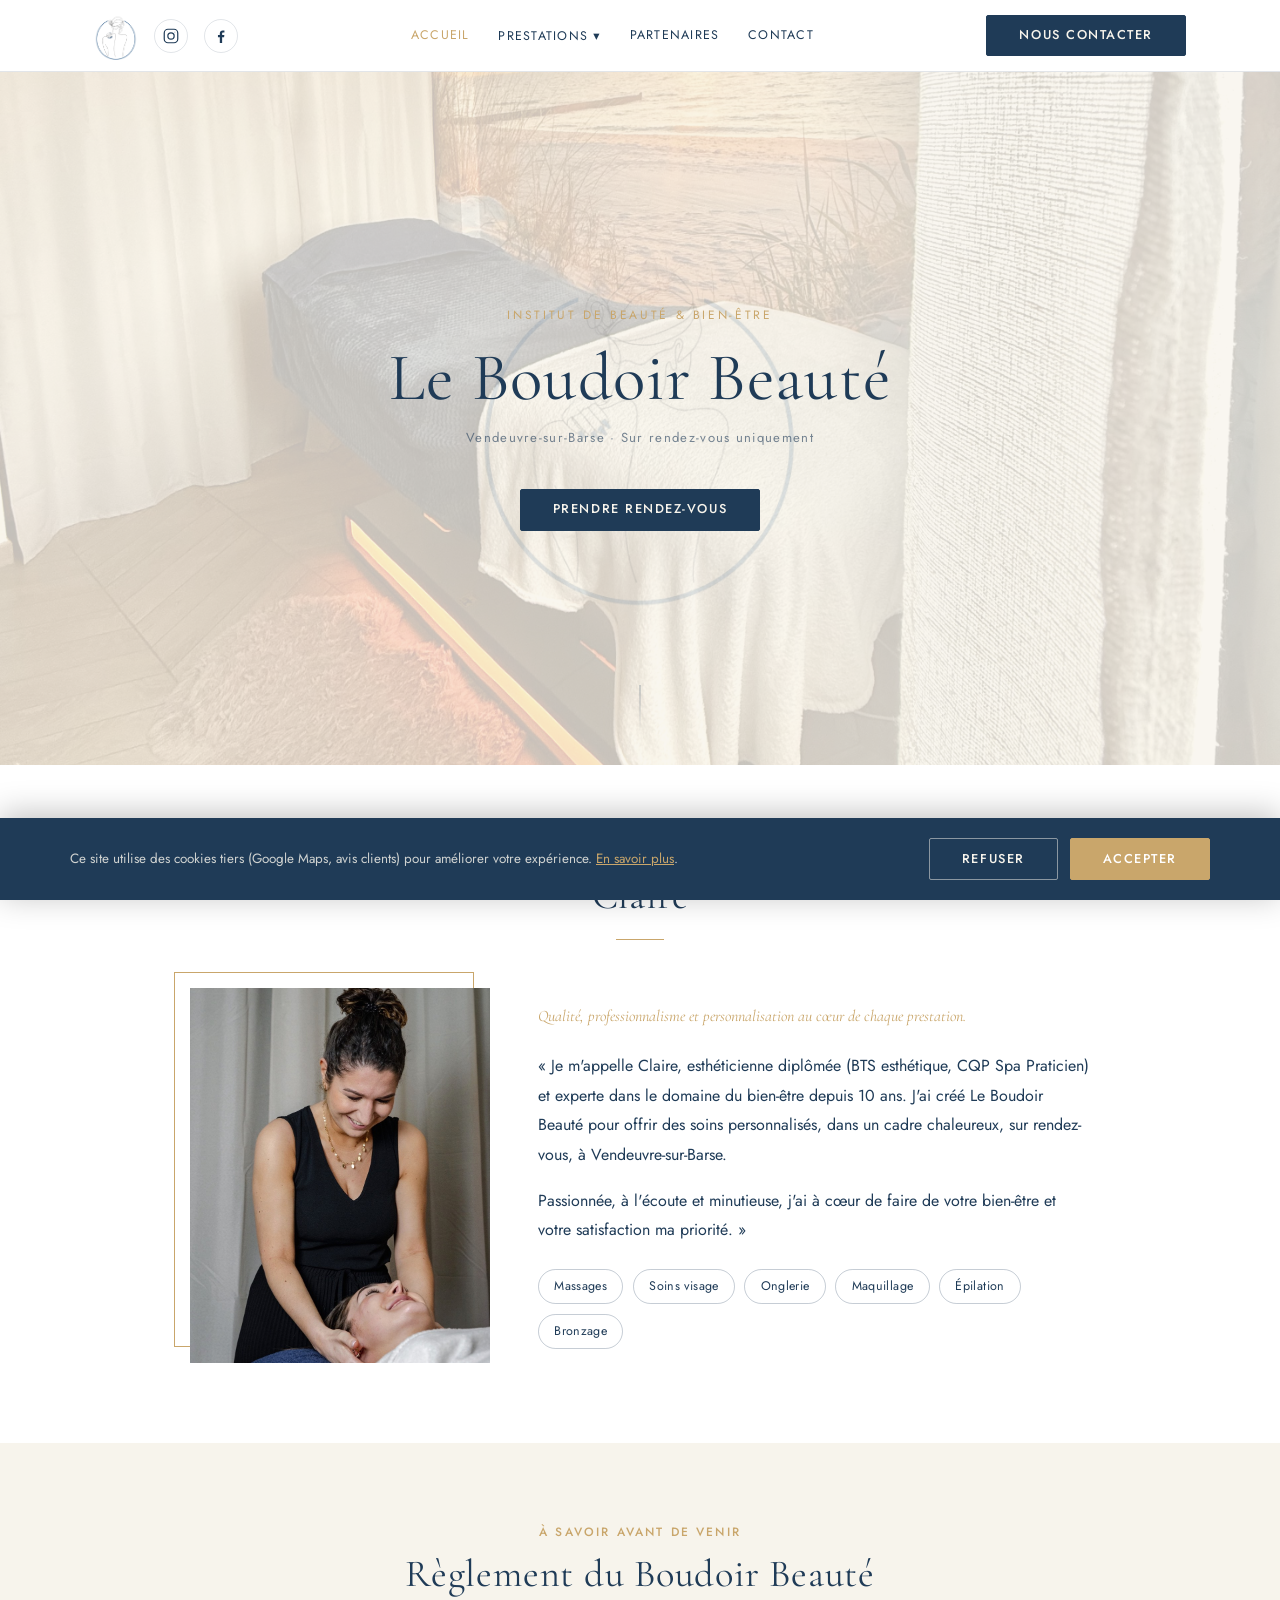
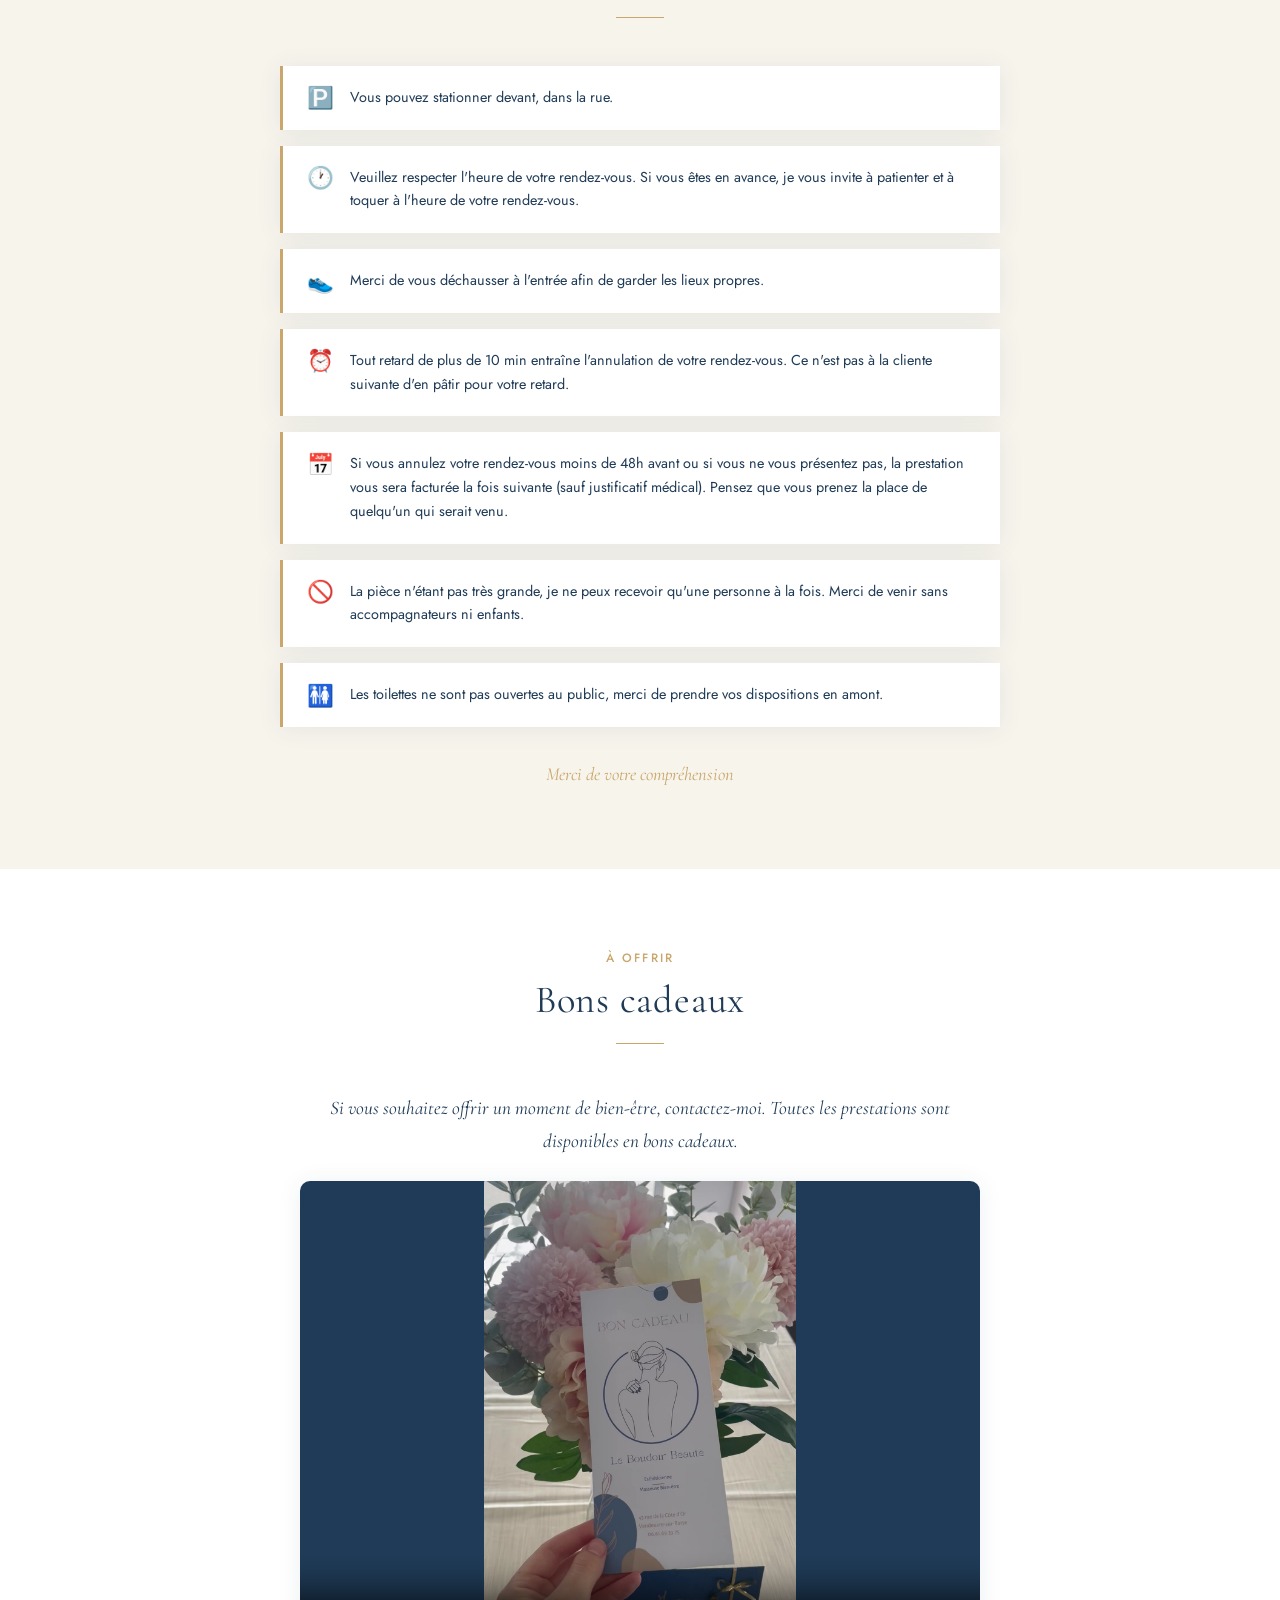
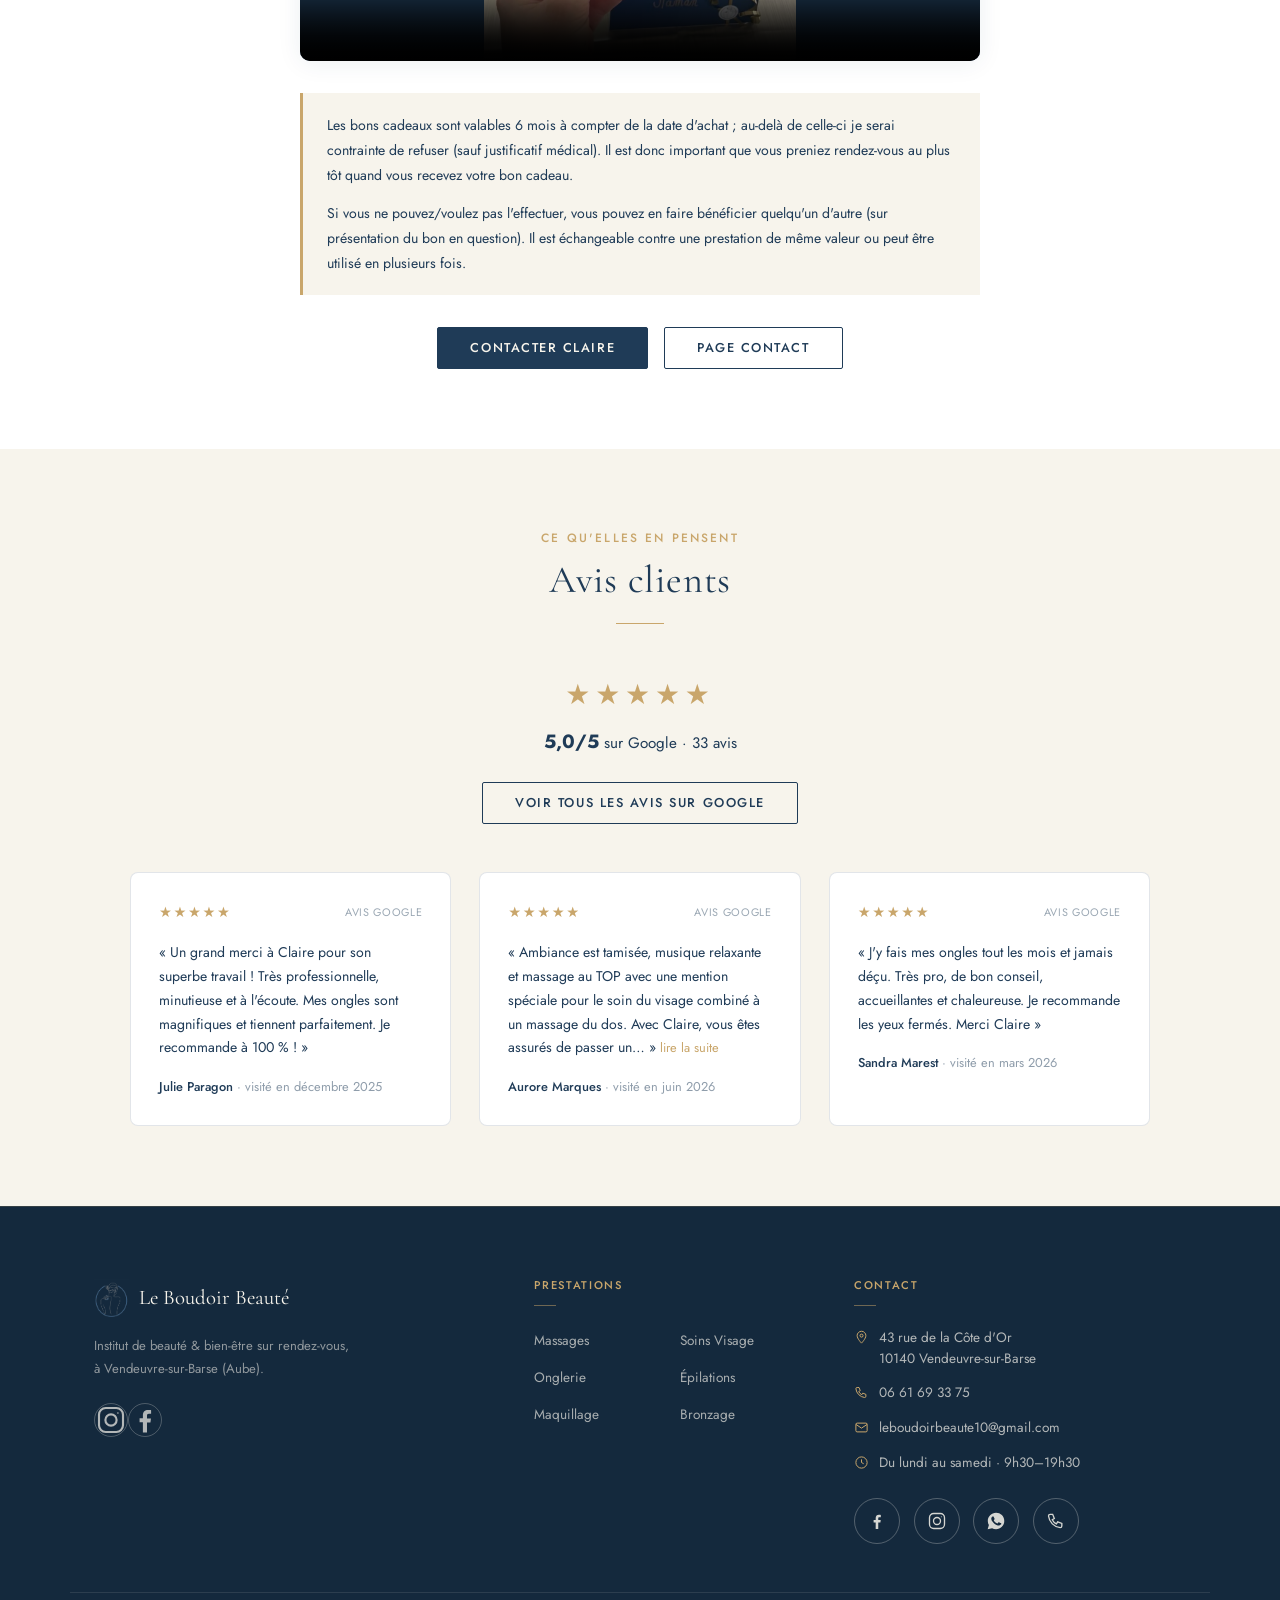
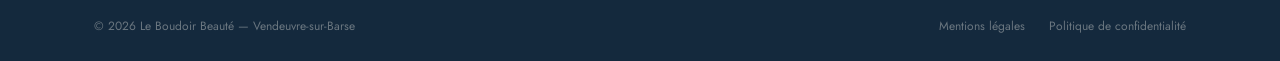
==== commit bc0d7ebe: "Réattribution photos massage/soins-visage/bio + retrait SIRET invalide" ====
--- a/accueil.html
+++ b/accueil.html
@@ -118,8 +118,7 @@
     <div class="divider"></div>
     <div class="bio-grid fade-in">
       <div class="bio-photo">
-        <!-- Photo à remplacer par la photo "je rigole avec Louise" dès réception -->
-        <img src="assets/claire-bio.jpg" alt="Claire, esthéticienne du Boudoir Beauté, concentrée pendant une prestation d'onglerie">
+        <img src="assets/claire-bio.jpg" alt="Claire, esthéticienne du Boudoir Beauté, souriante avec une cliente">
       </div>
       <div class="bio-text">
         <p class="bio-lead">Qualité, professionnalisme et personnalisation au cœur de chaque prestation.</p>
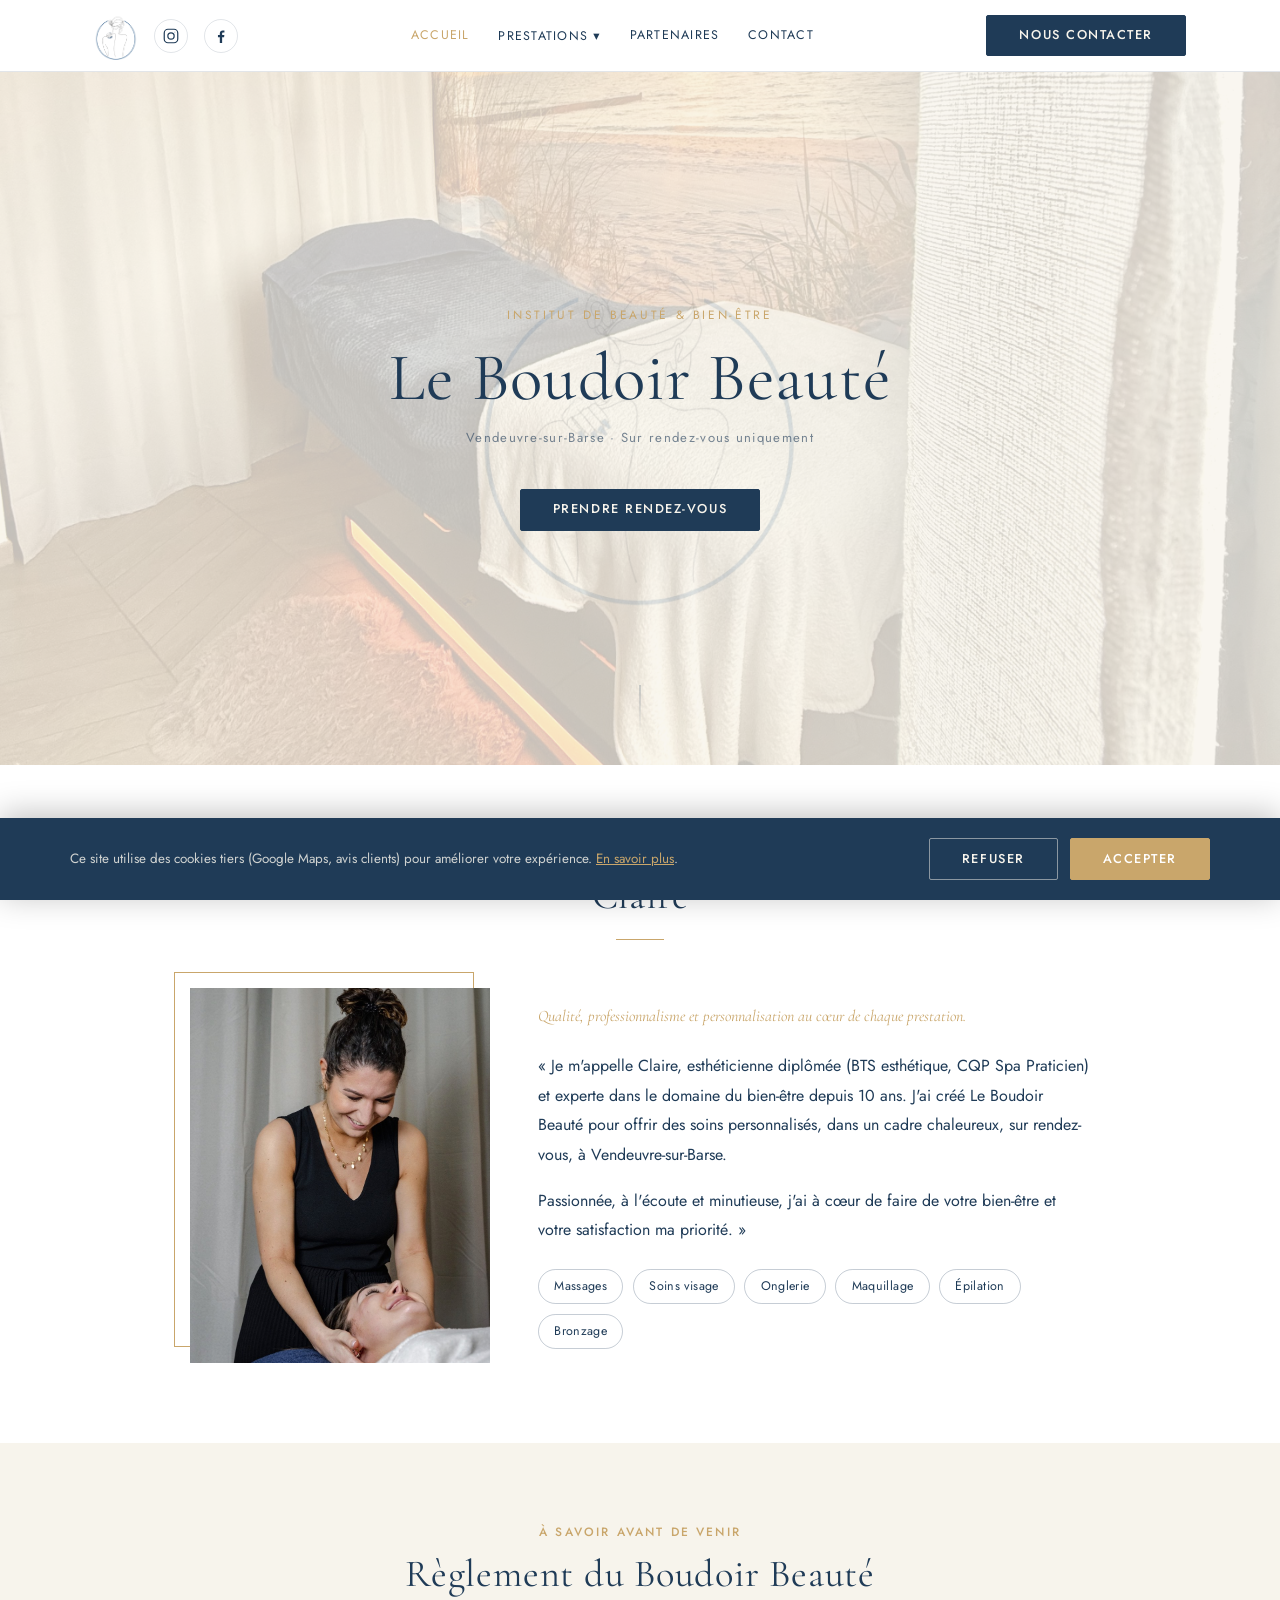
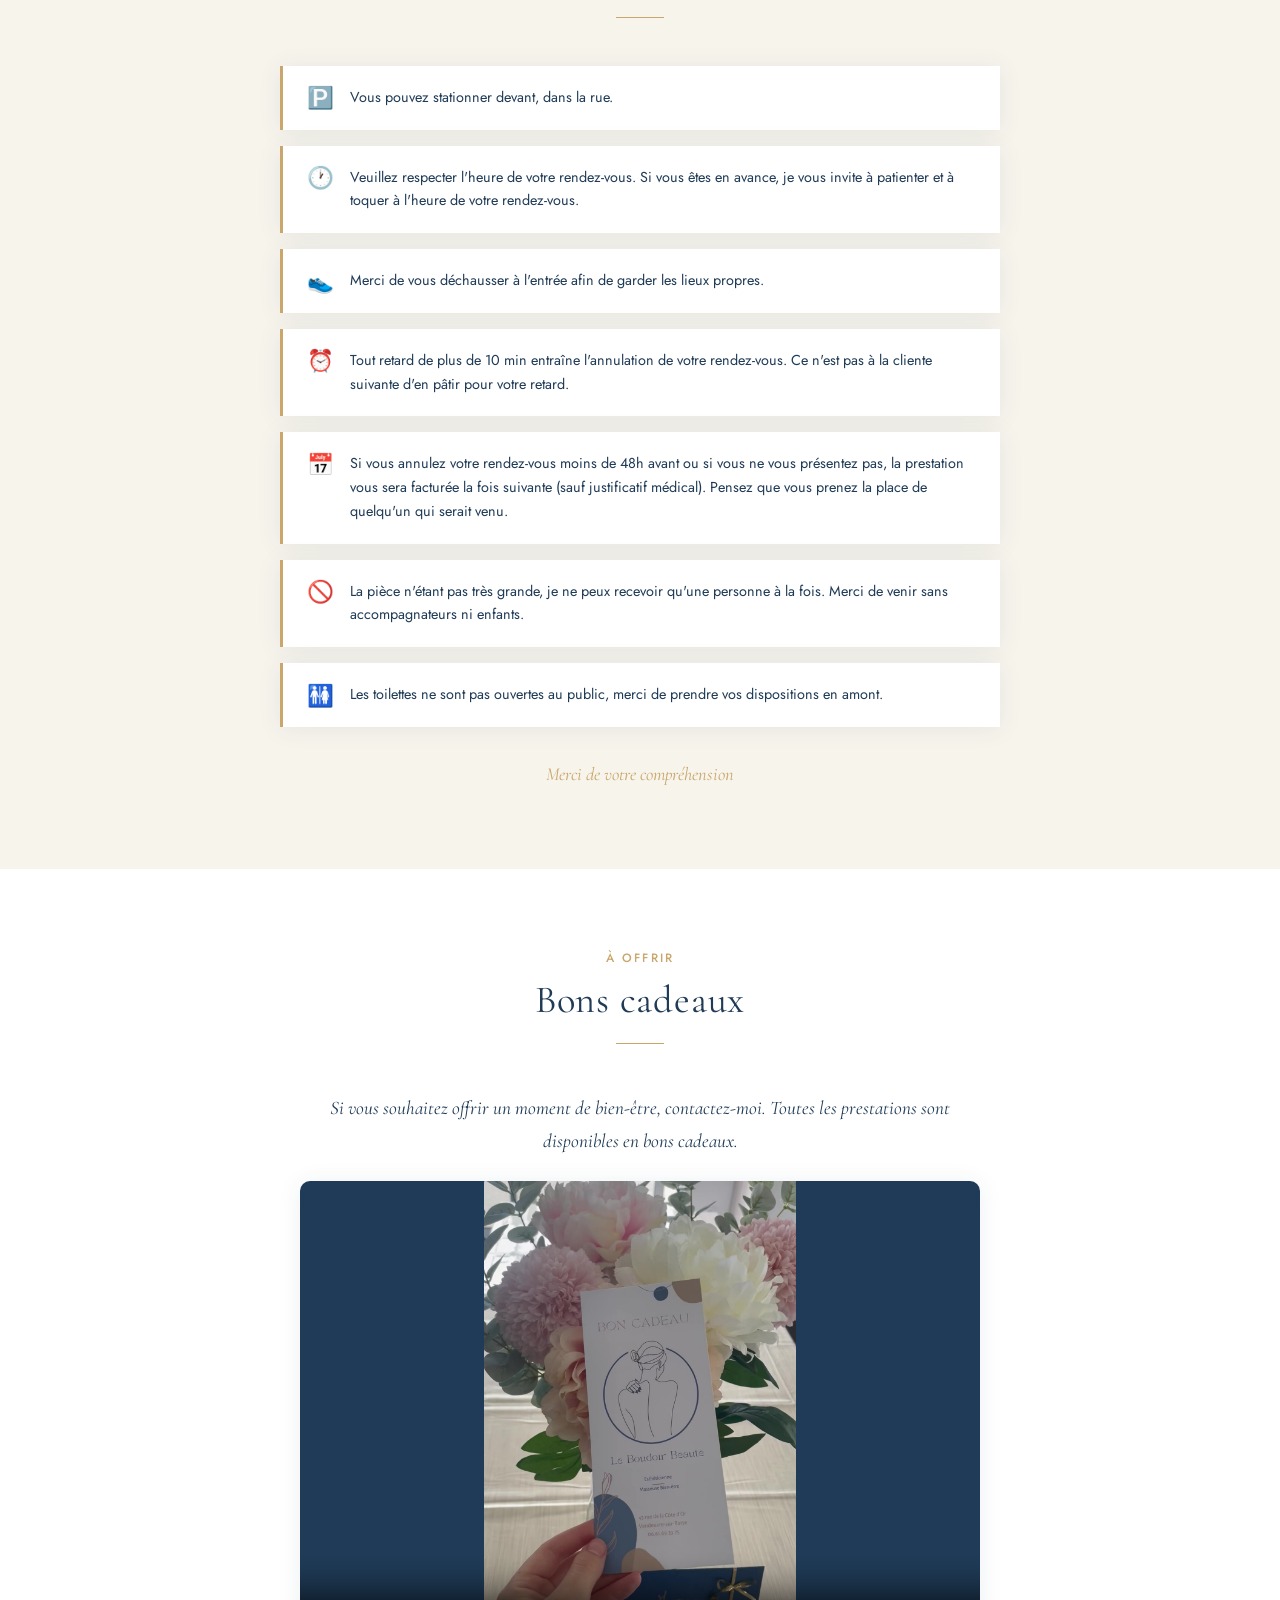
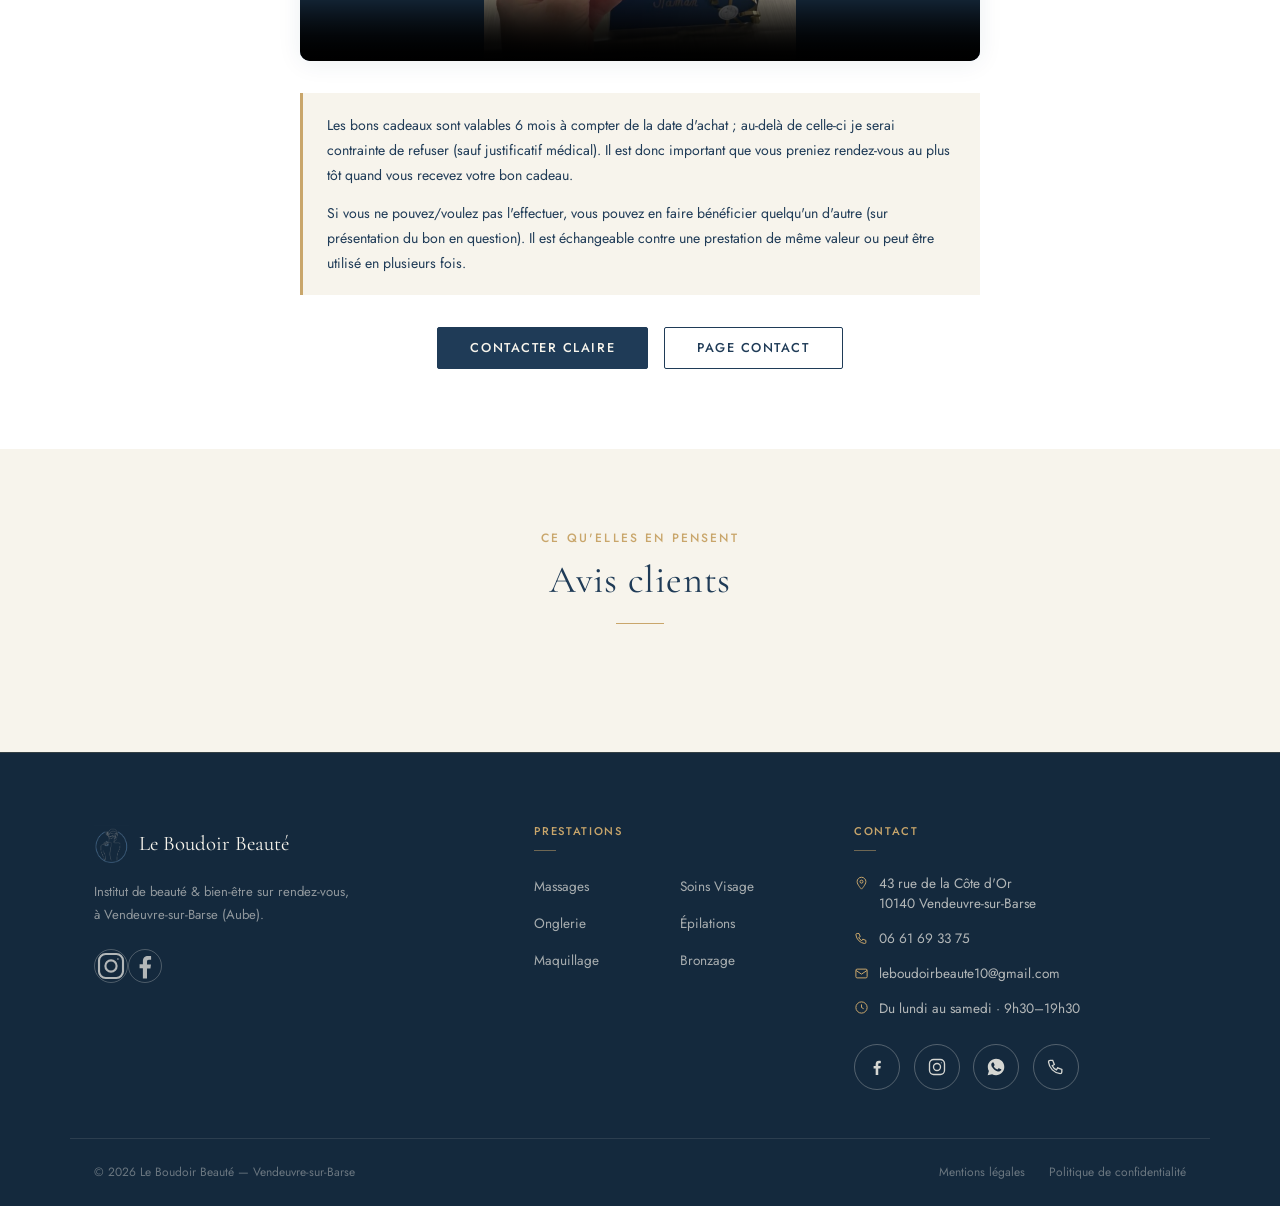
==== commit 89365447: "Avis Google : remplacement du bloc statique par le widget Trustindex en direct (fiche connectée)" ====
--- a/accueil.html
+++ b/accueil.html
@@ -210,47 +210,11 @@
     <p class="section-subtitle">Ce qu'elles en pensent</p>
     <h2 class="section-title">Avis clients</h2>
     <div class="divider"></div>
-    <div class="avis-summary fade-in">
-      <div class="avis-stars" aria-hidden="true">★★★★★</div>
-      <!-- Note moyenne à confirmer précisément (affichée sur la fiche Google) — 5,0/5 basé sur les 3 avis fournis, tous notés 5/5 -->
-      <p class="avis-score"><strong>5,0/5</strong> sur Google &middot; <span id="avis-count">33 avis</span></p>
-      <a href="https://www.google.com/maps/search/?api=1&query=Le+Boudoir+Beaut%C3%A9+43+Rue+de+la+C%C3%B4te+d%27Or+Vendeuvre-sur-Barse" target="_blank" rel="noopener noreferrer" class="btn btn-outline">Voir tous les avis sur Google</a>
-    </div>
-
-    <div class="avis-grid">
-      <div class="avis-card fade-in">
-        <div class="avis-card-head">
-          <span class="avis-stars-sm" aria-hidden="true">★★★★★</span>
-          <span class="avis-source">Avis Google</span>
-        </div>
-        <p class="avis-text">« Un grand merci à Claire pour son superbe travail ! Très professionnelle, minutieuse et à l'écoute. Mes ongles sont magnifiques et tiennent parfaitement. Je recommande à 100&nbsp;%&nbsp;! »</p>
-        <p class="avis-author">Julie Paragon <span>· visité en décembre 2025</span></p>
-      </div>
-      <div class="avis-card fade-in">
-        <div class="avis-card-head">
-          <span class="avis-stars-sm" aria-hidden="true">★★★★★</span>
-          <span class="avis-source">Avis Google</span>
-        </div>
-        <p class="avis-text">« Ambiance est tamisée, musique relaxante et massage au TOP avec une mention spéciale pour le soin du visage combiné à un massage du dos. Avec Claire, vous êtes assurés de passer un&hellip; » <a href="https://www.google.com/maps/search/?api=1&query=Le+Boudoir+Beaut%C3%A9+43+Rue+de+la+C%C3%B4te+d%27Or+Vendeuvre-sur-Barse" target="_blank" rel="noopener noreferrer" class="avis-more">lire la suite</a></p>
-        <p class="avis-author">Aurore Marques <span>· visité en juin 2026</span></p>
-      </div>
-      <div class="avis-card fade-in">
-        <div class="avis-card-head">
-          <span class="avis-stars-sm" aria-hidden="true">★★★★★</span>
-          <span class="avis-source">Avis Google</span>
-        </div>
-        <p class="avis-text">« J'y fais mes ongles tout les mois et jamais déçu. Très pro, de bon conseil, accueillantes et chaleureuse. Je recommande les yeux fermés. Merci Claire »</p>
-        <p class="avis-author">Sandra Marest <span>· visité en mars 2026</span></p>
-      </div>
-    </div>
-
-    <!--
-      Avis saisis manuellement à partir de la fiche Google Business le 11/08/2026 (fournis par Léopold).
-      Pour automatiser cette section à l'avenir :
-      1. Créer un compte sur trustindex.io
-      2. Connecter la fiche Google Business "Le Boudoir Beauté" (43 Rue de la Côte d'Or, 10140 Vendeuvre-sur-Barse)
-      3. Remplacer ce bloc par le widget fourni par Trustindex (chargé après consentement cookies)
-    -->
+
+    <!-- Widget Trustindex (avis Google en direct) — connecté à la fiche Google Business "Le Boudoir Beauté" le 21/08/2026 -->
+    <div class="fade-in">
+      <script defer async src='https://cdn.trustindex.io/loader.js?e54d328792a7719e8b66b4528c5'></script>
+    </div>
   </div>
 </section>
 
